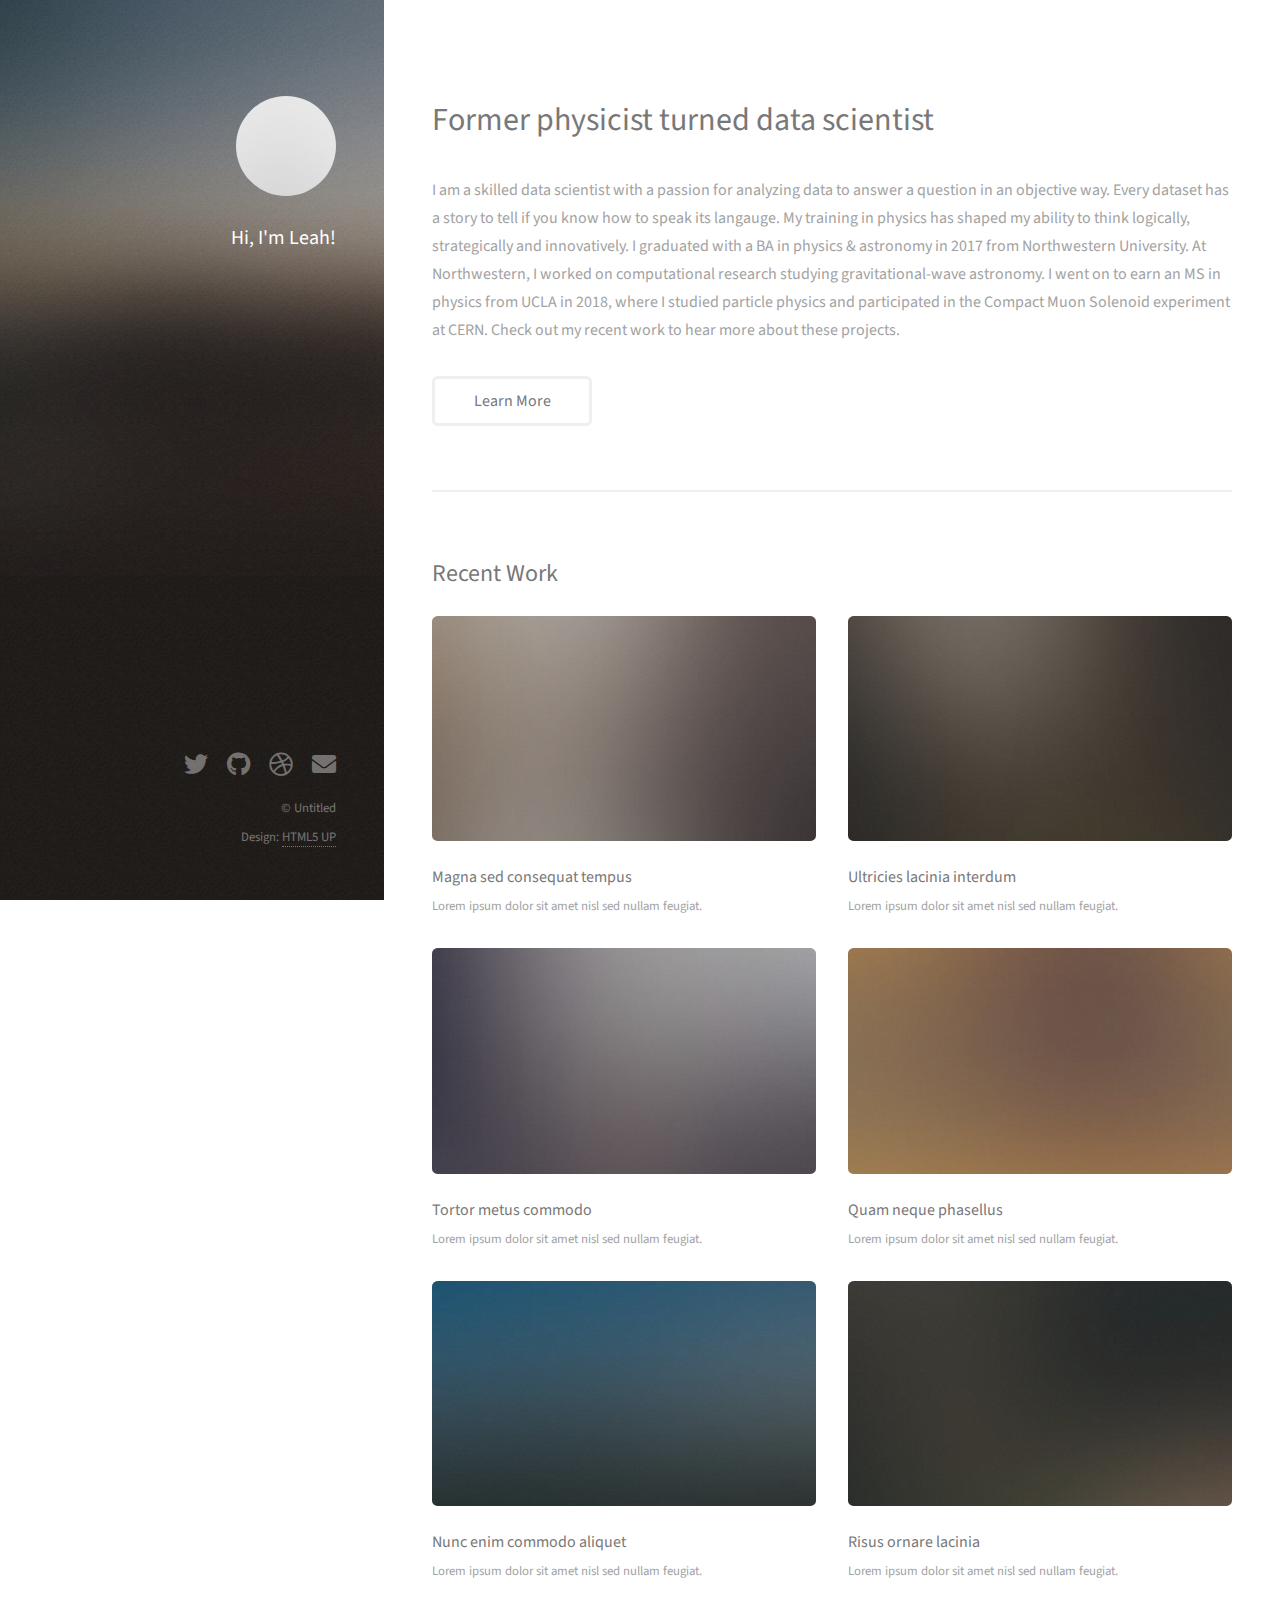
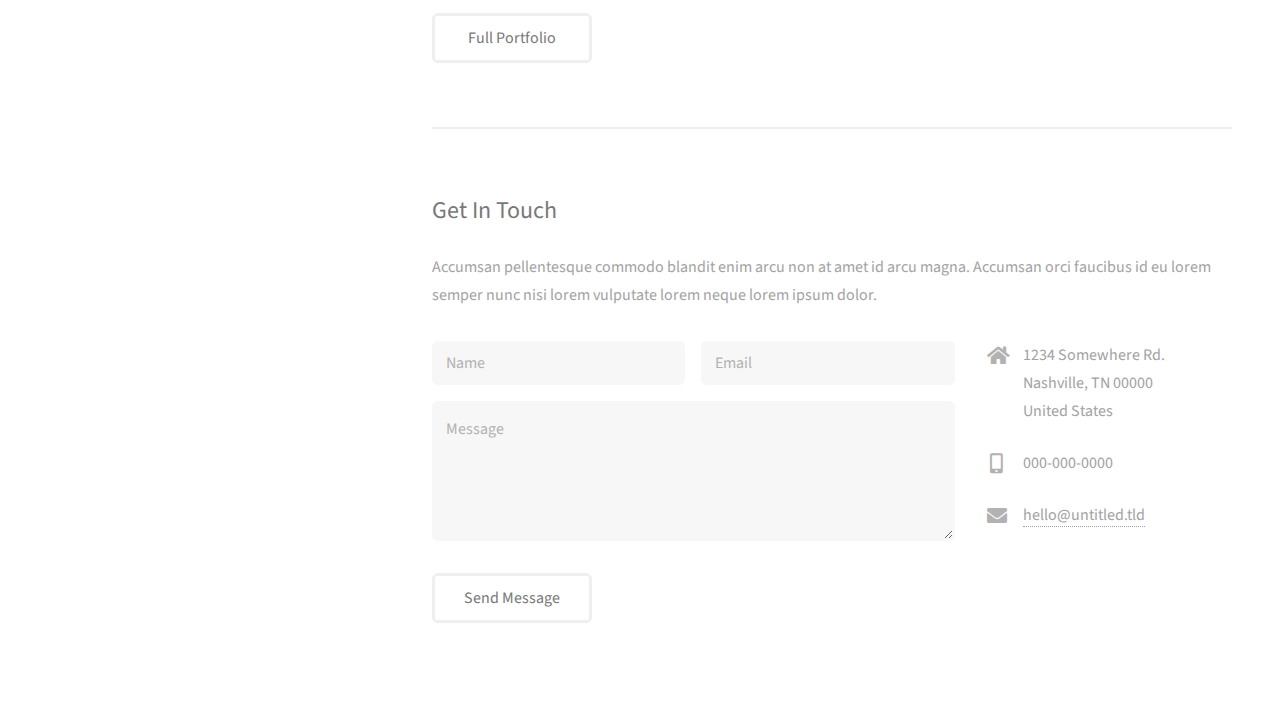
==== index.html @ fe115ea8 "edited bio" ====
<!DOCTYPE HTML>
<!--
	Strata by HTML5 UP
	html5up.net | @ajlkn
	Free for personal and commercial use under the CCA 3.0 license (html5up.net/license)
-->
<html>
	<head>
		<title>Strata by HTML5 UP</title>
		<meta charset="utf-8" />
		<meta name="viewport" content="width=device-width, initial-scale=1, user-scalable=no" />
		<link rel="stylesheet" href="assets/css/main.css" />
	</head>
	<body class="is-preload">

		<!-- Header -->
			<header id="header">
				<div class="inner">
					<a href="#" class="image avatar"><img src="images/avatar.jpg" alt="" /></a>
					<h1><strong>Hi, I'm Leah!</strong><br>
					</h1>
				</div>
			</header>

		<!-- Main -->
			<div id="main">

				<!-- One -->
					<section id="one">
						<header class="major">
							<h2>Former physicist turned data scientist<br />
							</h2>
						</header>
						<p>I am a skilled data scientist with a passion for analyzing data to answer a question in an objective way. Every dataset has a story to tell if you know how to speak its langauge. My training in physics has shaped my ability to think logically, strategically and innovatively. I graduated with a BA in physics & astronomy in 2017 from Northwestern University. At Northwestern, I worked on computational research studying gravitational-wave astronomy. I went on to earn an MS in physics from UCLA in 2018, where I studied particle physics and participated in the Compact Muon Solenoid experiment at CERN. Check out my recent work to hear more about these projects. 
						</p>
						<ul class="actions">
							<li><a href="#" class="button">Learn More</a></li>
						</ul>
					</section>

				<!-- Two -->
					<section id="two">
						<h2>Recent Work</h2>
						<div class="row">
							<article class="col-6 col-12-xsmall work-item">
								<a href="images/fulls/01.jpg" class="image fit thumb"><img src="images/thumbs/01.jpg" alt="" /></a>
								<h3>Magna sed consequat tempus</h3>
								<p>Lorem ipsum dolor sit amet nisl sed nullam feugiat.</p>
							</article>
							<article class="col-6 col-12-xsmall work-item">
								<a href="images/fulls/02.jpg" class="image fit thumb"><img src="images/thumbs/02.jpg" alt="" /></a>
								<h3>Ultricies lacinia interdum</h3>
								<p>Lorem ipsum dolor sit amet nisl sed nullam feugiat.</p>
							</article>
							<article class="col-6 col-12-xsmall work-item">
								<a href="images/fulls/03.jpg" class="image fit thumb"><img src="images/thumbs/03.jpg" alt="" /></a>
								<h3>Tortor metus commodo</h3>
								<p>Lorem ipsum dolor sit amet nisl sed nullam feugiat.</p>
							</article>
							<article class="col-6 col-12-xsmall work-item">
								<a href="images/fulls/04.jpg" class="image fit thumb"><img src="images/thumbs/04.jpg" alt="" /></a>
								<h3>Quam neque phasellus</h3>
								<p>Lorem ipsum dolor sit amet nisl sed nullam feugiat.</p>
							</article>
							<article class="col-6 col-12-xsmall work-item">
								<a href="images/fulls/05.jpg" class="image fit thumb"><img src="images/thumbs/05.jpg" alt="" /></a>
								<h3>Nunc enim commodo aliquet</h3>
								<p>Lorem ipsum dolor sit amet nisl sed nullam feugiat.</p>
							</article>
							<article class="col-6 col-12-xsmall work-item">
								<a href="images/fulls/06.jpg" class="image fit thumb"><img src="images/thumbs/06.jpg" alt="" /></a>
								<h3>Risus ornare lacinia</h3>
								<p>Lorem ipsum dolor sit amet nisl sed nullam feugiat.</p>
							</article>
						</div>
						<ul class="actions">
							<li><a href="#" class="button">Full Portfolio</a></li>
						</ul>
					</section>

				<!-- Three -->
					<section id="three">
						<h2>Get In Touch</h2>
						<p>Accumsan pellentesque commodo blandit enim arcu non at amet id arcu magna. Accumsan orci faucibus id eu lorem semper nunc nisi lorem vulputate lorem neque lorem ipsum dolor.</p>
						<div class="row">
							<div class="col-8 col-12-small">
								<form method="post" action="#">
									<div class="row gtr-uniform gtr-50">
										<div class="col-6 col-12-xsmall"><input type="text" name="name" id="name" placeholder="Name" /></div>
										<div class="col-6 col-12-xsmall"><input type="email" name="email" id="email" placeholder="Email" /></div>
										<div class="col-12"><textarea name="message" id="message" placeholder="Message" rows="4"></textarea></div>
									</div>
								</form>
								<ul class="actions">
									<li><input type="submit" value="Send Message" /></li>
								</ul>
							</div>
							<div class="col-4 col-12-small">
								<ul class="labeled-icons">
									<li>
										<h3 class="icon solid fa-home"><span class="label">Address</span></h3>
										1234 Somewhere Rd.<br />
										Nashville, TN 00000<br />
										United States
									</li>
									<li>
										<h3 class="icon solid fa-mobile-alt"><span class="label">Phone</span></h3>
										000-000-0000
									</li>
									<li>
										<h3 class="icon solid fa-envelope"><span class="label">Email</span></h3>
										<a href="#">hello@untitled.tld</a>
									</li>
								</ul>
							</div>
						</div>
					</section>

				<!-- Four -->
				<!--
					<section id="four">
						<h2>Elements</h2>

						<section>
							<h4>Text</h4>
							<p>This is <b>bold</b> and this is <strong>strong</strong>. This is <i>italic</i> and this is <em>emphasized</em>.
							This is <sup>superscript</sup> text and this is <sub>subscript</sub> text.
							This is <u>underlined</u> and this is code: <code>for (;;) { ... }</code>. Finally, <a href="#">this is a link</a>.</p>
							<hr />
							<header>
								<h4>Heading with a Subtitle</h4>
								<p>Lorem ipsum dolor sit amet nullam id egestas urna aliquam</p>
							</header>
							<p>Nunc lacinia ante nunc ac lobortis. Interdum adipiscing gravida odio porttitor sem non mi integer non faucibus ornare mi ut ante amet placerat aliquet. Volutpat eu sed ante lacinia sapien lorem accumsan varius montes viverra nibh in adipiscing blandit tempus accumsan.</p>
							<header>
								<h5>Heading with a Subtitle</h5>
								<p>Lorem ipsum dolor sit amet nullam id egestas urna aliquam</p>
							</header>
							<p>Nunc lacinia ante nunc ac lobortis. Interdum adipiscing gravida odio porttitor sem non mi integer non faucibus ornare mi ut ante amet placerat aliquet. Volutpat eu sed ante lacinia sapien lorem accumsan varius montes viverra nibh in adipiscing blandit tempus accumsan.</p>
							<hr />
							<h2>Heading Level 2</h2>
							<h3>Heading Level 3</h3>
							<h4>Heading Level 4</h4>
							<h5>Heading Level 5</h5>
							<h6>Heading Level 6</h6>
							<hr />
							<h5>Blockquote</h5>
							<blockquote>Fringilla nisl. Donec accumsan interdum nisi, quis tincidunt felis sagittis eget tempus euismod. Vestibulum ante ipsum primis in faucibus vestibulum. Blandit adipiscing eu felis iaculis volutpat ac adipiscing accumsan faucibus. Vestibulum ante ipsum primis in faucibus lorem ipsum dolor sit amet nullam adipiscing eu felis.</blockquote>
							<h5>Preformatted</h5>
							<pre><code>i = 0;

while (!deck.isInOrder()) {
print 'Iteration ' + i;
deck.shuffle();
i++;
}

print 'It took ' + i + ' iterations to sort the deck.';</code></pre>
						</section>

						<section>
							<h4>Lists</h4>
							<div class="row">
								<div class="col-6 col-12-xsmall">
									<h5>Unordered</h5>
									<ul>
										<li>Dolor pulvinar etiam magna etiam.</li>
										<li>Sagittis adipiscing lorem eleifend.</li>
										<li>Felis enim feugiat dolore viverra.</li>
									</ul>
									<h5>Alternate</h5>
									<ul class="alt">
										<li>Dolor pulvinar etiam magna etiam.</li>
										<li>Sagittis adipiscing lorem eleifend.</li>
										<li>Felis enim feugiat dolore viverra.</li>
									</ul>
								</div>
								<div class="col-6 col-12-xsmall">
									<h5>Ordered</h5>
									<ol>
										<li>Dolor pulvinar etiam magna etiam.</li>
										<li>Etiam vel felis at lorem sed viverra.</li>
										<li>Felis enim feugiat dolore viverra.</li>
										<li>Dolor pulvinar etiam magna etiam.</li>
										<li>Etiam vel felis at lorem sed viverra.</li>
										<li>Felis enim feugiat dolore viverra.</li>
									</ol>
									<h5>Icons</h5>
									<ul class="icons">
										<li><a href="#" class="icon brands fa-twitter"><span class="label">Twitter</span></a></li>
										<li><a href="#" class="icon brands fa-facebook-f"><span class="label">Facebook</span></a></li>
										<li><a href="#" class="icon brands fa-instagram"><span class="label">Instagram</span></a></li>
										<li><a href="#" class="icon brands fa-github"><span class="label">Github</span></a></li>
										<li><a href="#" class="icon brands fa-dribbble"><span class="label">Dribbble</span></a></li>
										<li><a href="#" class="icon brands fa-tumblr"><span class="label">Tumblr</span></a></li>
									</ul>
								</div>
							</div>
							<h5>Actions</h5>
							<ul class="actions">
								<li><a href="#" class="button primary">Default</a></li>
								<li><a href="#" class="button">Default</a></li>
							</ul>
							<ul class="actions small">
								<li><a href="#" class="button primary small">Small</a></li>
								<li><a href="#" class="button small">Small</a></li>
							</ul>
							<div class="row">
								<div class="col-6 col-12-small">
									<ul class="actions stacked">
										<li><a href="#" class="button primary">Default</a></li>
										<li><a href="#" class="button">Default</a></li>
									</ul>
								</div>
								<div class="col-6 col-12-small">
									<ul class="actions stacked">
										<li><a href="#" class="button primary small">Small</a></li>
										<li><a href="#" class="button small">Small</a></li>
									</ul>
								</div>
								<div class="col-6 col-12-small">
									<ul class="actions stacked">
										<li><a href="#" class="button primary fit">Default</a></li>
										<li><a href="#" class="button fit">Default</a></li>
									</ul>
								</div>
								<div class="col-6 col-12-small">
									<ul class="actions stacked">
										<li><a href="#" class="button primary small fit">Small</a></li>
										<li><a href="#" class="button small fit">Small</a></li>
									</ul>
								</div>
							</div>
						</section>

						<section>
							<h4>Table</h4>
							<h5>Default</h5>
							<div class="table-wrapper">
								<table>
									<thead>
										<tr>
											<th>Name</th>
											<th>Description</th>
											<th>Price</th>
										</tr>
									</thead>
									<tbody>
										<tr>
											<td>Item One</td>
											<td>Ante turpis integer aliquet porttitor.</td>
											<td>29.99</td>
										</tr>
										<tr>
											<td>Item Two</td>
											<td>Vis ac commodo adipiscing arcu aliquet.</td>
											<td>19.99</td>
										</tr>
										<tr>
											<td>Item Three</td>
											<td> Morbi faucibus arcu accumsan lorem.</td>
											<td>29.99</td>
										</tr>
										<tr>
											<td>Item Four</td>
											<td>Vitae integer tempus condimentum.</td>
											<td>19.99</td>
										</tr>
										<tr>
											<td>Item Five</td>
											<td>Ante turpis integer aliquet porttitor.</td>
											<td>29.99</td>
										</tr>
									</tbody>
									<tfoot>
										<tr>
											<td colspan="2"></td>
											<td>100.00</td>
										</tr>
									</tfoot>
								</table>
							</div>

							<h5>Alternate</h5>
							<div class="table-wrapper">
								<table class="alt">
									<thead>
										<tr>
											<th>Name</th>
											<th>Description</th>
											<th>Price</th>
										</tr>
									</thead>
									<tbody>
										<tr>
											<td>Item One</td>
											<td>Ante turpis integer aliquet porttitor.</td>
											<td>29.99</td>
										</tr>
										<tr>
											<td>Item Two</td>
											<td>Vis ac commodo adipiscing arcu aliquet.</td>
											<td>19.99</td>
										</tr>
										<tr>
											<td>Item Three</td>
											<td> Morbi faucibus arcu accumsan lorem.</td>
											<td>29.99</td>
										</tr>
										<tr>
											<td>Item Four</td>
											<td>Vitae integer tempus condimentum.</td>
											<td>19.99</td>
										</tr>
										<tr>
											<td>Item Five</td>
											<td>Ante turpis integer aliquet porttitor.</td>
											<td>29.99</td>
										</tr>
									</tbody>
									<tfoot>
										<tr>
											<td colspan="2"></td>
											<td>100.00</td>
										</tr>
									</tfoot>
								</table>
							</div>
						</section>

						<section>
							<h4>Buttons</h4>
							<ul class="actions">
								<li><a href="#" class="button primary">Primary</a></li>
								<li><a href="#" class="button">Default</a></li>
							</ul>
							<ul class="actions">
								<li><a href="#" class="button large">Large</a></li>
								<li><a href="#" class="button">Default</a></li>
								<li><a href="#" class="button small">Small</a></li>
							</ul>
							<ul class="actions fit">
								<li><a href="#" class="button primary fit">Fit</a></li>
								<li><a href="#" class="button fit">Fit</a></li>
							</ul>
							<ul class="actions fit small">
								<li><a href="#" class="button primary fit small">Fit + Small</a></li>
								<li><a href="#" class="button fit small">Fit + Small</a></li>
							</ul>
							<ul class="actions">
								<li><a href="#" class="button primary icon solid fa-download">Icon</a></li>
								<li><a href="#" class="button icon solid fa-download">Icon</a></li>
							</ul>
							<ul class="actions">
								<li><span class="button primary disabled">Primary</span></li>
								<li><span class="button disabled">Default</span></li>
							</ul>
						</section>

						<section>
							<h4>Form</h4>
							<form method="post" action="#">
								<div class="row gtr-uniform gtr-50">
									<div class="col-6 col-12-xsmall">
										<input type="text" name="demo-name" id="demo-name" value="" placeholder="Name" />
									</div>
									<div class="col-6 col-12-xsmall">
										<input type="email" name="demo-email" id="demo-email" value="" placeholder="Email" />
									</div>
									<div class="col-12">
										<select name="demo-category" id="demo-category">
											<option value="">- Category -</option>
											<option value="1">Manufacturing</option>
											<option value="1">Shipping</option>
											<option value="1">Administration</option>
											<option value="1">Human Resources</option>
										</select>
									</div>
									<div class="col-4 col-12-small">
										<input type="radio" id="demo-priority-low" name="demo-priority" checked>
										<label for="demo-priority-low">Low Priority</label>
									</div>
									<div class="col-4 col-12-small">
										<input type="radio" id="demo-priority-normal" name="demo-priority">
										<label for="demo-priority-normal">Normal Priority</label>
									</div>
									<div class="col-4 col-12-small">
										<input type="radio" id="demo-priority-high" name="demo-priority">
										<label for="demo-priority-high">High Priority</label>
									</div>
									<div class="col-6 col-12-small">
										<input type="checkbox" id="demo-copy" name="demo-copy">
										<label for="demo-copy">Email me a copy of this message</label>
									</div>
									<div class="col-6 col-12-small">
										<input type="checkbox" id="demo-human" name="demo-human" checked>
										<label for="demo-human">I am a human and not a robot</label>
									</div>
									<div class="col-12">
										<textarea name="demo-message" id="demo-message" placeholder="Enter your message" rows="6"></textarea>
									</div>
									<div class="col-12">
										<ul class="actions">
											<li><input type="submit" value="Send Message" class="primary" /></li>
											<li><input type="reset" value="Reset" /></li>
										</ul>
									</div>
								</div>
							</form>
						</section>

						<section>
							<h4>Image</h4>
							<h5>Fit</h5>
							<div class="box alt">
								<div class="row gtr-50 gtr-uniform">
									<div class="col-12"><span class="image fit"><img src="images/fulls/05.jpg" alt="" /></span></div>
									<div class="col-4"><span class="image fit"><img src="images/thumbs/01.jpg" alt="" /></span></div>
									<div class="col-4"><span class="image fit"><img src="images/thumbs/02.jpg" alt="" /></span></div>
									<div class="col-4"><span class="image fit"><img src="images/thumbs/03.jpg" alt="" /></span></div>
									<div class="col-4"><span class="image fit"><img src="images/thumbs/04.jpg" alt="" /></span></div>
									<div class="col-4"><span class="image fit"><img src="images/thumbs/05.jpg" alt="" /></span></div>
									<div class="col-4"><span class="image fit"><img src="images/thumbs/06.jpg" alt="" /></span></div>
									<div class="col-4"><span class="image fit"><img src="images/thumbs/03.jpg" alt="" /></span></div>
									<div class="col-4"><span class="image fit"><img src="images/thumbs/02.jpg" alt="" /></span></div>
									<div class="col-4"><span class="image fit"><img src="images/thumbs/01.jpg" alt="" /></span></div>
								</div>
							</div>
							<h5>Left &amp; Right</h5>
							<p><span class="image left"><img src="images/avatar.jpg" alt="" /></span>Fringilla nisl. Donec accumsan interdum nisi, quis tincidunt felis sagittis eget. tempus euismod. Vestibulum ante ipsum primis in faucibus vestibulum. Blandit adipiscing eu felis iaculis volutpat ac adipiscing accumsan eu faucibus. Integer ac pellentesque praesent tincidunt felis sagittis eget. tempus euismod. Vestibulum ante ipsum primis in faucibus vestibulum. Blandit adipiscing eu felis iaculis volutpat ac adipiscing accumsan eu faucibus. Integer ac pellentesque praesent. Donec accumsan interdum nisi, quis tincidunt felis sagittis eget. tempus euismod. Vestibulum ante ipsum primis in faucibus vestibulum. Blandit adipiscing eu felis iaculis volutpat ac adipiscing accumsan eu faucibus. Integer ac pellentesque praesent tincidunt felis sagittis eget. tempus euismod. Vestibulum ante ipsum primis in faucibus vestibulum. Blandit adipiscing eu felis iaculis volutpat ac adipiscing accumsan eu faucibus. Integer ac pellentesque praesent.</p>
							<p><span class="image right"><img src="images/avatar.jpg" alt="" /></span>Fringilla nisl. Donec accumsan interdum nisi, quis tincidunt felis sagittis eget. tempus euismod. Vestibulum ante ipsum primis in faucibus vestibulum. Blandit adipiscing eu felis iaculis volutpat ac adipiscing accumsan eu faucibus. Integer ac pellentesque praesent tincidunt felis sagittis eget. tempus euismod. Vestibulum ante ipsum primis in faucibus vestibulum. Blandit adipiscing eu felis iaculis volutpat ac adipiscing accumsan eu faucibus. Integer ac pellentesque praesent. Donec accumsan interdum nisi, quis tincidunt felis sagittis eget. tempus euismod. Vestibulum ante ipsum primis in faucibus vestibulum. Blandit adipiscing eu felis iaculis volutpat ac adipiscing accumsan eu faucibus. Integer ac pellentesque praesent tincidunt felis sagittis eget. tempus euismod. Vestibulum ante ipsum primis in faucibus vestibulum. Blandit adipiscing eu felis iaculis volutpat ac adipiscing accumsan eu faucibus. Integer ac pellentesque praesent.</p>
						</section>

					</section>
				-->

			</div>

		<!-- Footer -->
			<footer id="footer">
				<div class="inner">
					<ul class="icons">
						<li><a href="#" class="icon brands fa-twitter"><span class="label">Twitter</span></a></li>
						<li><a href="#" class="icon brands fa-github"><span class="label">Github</span></a></li>
						<li><a href="#" class="icon brands fa-dribbble"><span class="label">Dribbble</span></a></li>
						<li><a href="#" class="icon solid fa-envelope"><span class="label">Email</span></a></li>
					</ul>
					<ul class="copyright">
						<li>&copy; Untitled</li><li>Design: <a href="http://html5up.net">HTML5 UP</a></li>
					</ul>
				</div>
			</footer>

		<!-- Scripts -->
			<script src="assets/js/jquery.min.js"></script>
			<script src="assets/js/jquery.poptrox.min.js"></script>
			<script src="assets/js/browser.min.js"></script>
			<script src="assets/js/breakpoints.min.js"></script>
			<script src="assets/js/util.js"></script>
			<script src="assets/js/main.js"></script>

	</body>
</html>
---- assets/css/main.css ----
@import url("fontawesome-all.min.css");
@import url("https://fonts.googleapis.com/css?family=Source+Sans+Pro:400,400italic");

/*
	Strata by HTML5 UP
	html5up.net | @ajlkn
	Free for personal and commercial use under the CCA 3.0 license (html5up.net/license)
*/

html, body, div, span, applet, object,
iframe, h1, h2, h3, h4, h5, h6, p, blockquote,
pre, a, abbr, acronym, address, big, cite,
code, del, dfn, em, img, ins, kbd, q, s, samp,
small, strike, strong, sub, sup, tt, var, b,
u, i, center, dl, dt, dd, ol, ul, li, fieldset,
form, label, legend, table, caption, tbody,
tfoot, thead, tr, th, td, article, aside,
canvas, details, embed, figure, figcaption,
footer, header, hgroup, menu, nav, output, ruby,
section, summary, time, mark, audio, video {
	margin: 0;
	padding: 0;
	border: 0;
	font-size: 100%;
	font: inherit;
	vertical-align: baseline;}

article, aside, details, figcaption, figure,
footer, header, hgroup, menu, nav, section {
	display: block;}

body {
	line-height: 1;
}

ol, ul {
	list-style: none;
}

blockquote, q {
	quotes: none;
}

	blockquote:before, blockquote:after, q:before, q:after {
		content: '';
		content: none;
	}

table {
	border-collapse: collapse;
	border-spacing: 0;
}

body {
	-webkit-text-size-adjust: none;
}

mark {
	background-color: transparent;
	color: inherit;
}

input::-moz-focus-inner {
	border: 0;
	padding: 0;
}

input, select, textarea {
	-moz-appearance: none;
	-webkit-appearance: none;
	-ms-appearance: none;
	appearance: none;
}

/* Basic */

	html {
		box-sizing: border-box;
	}

	*, *:before, *:after {
		box-sizing: inherit;
	}

	body {
		background: #fff;
	}

		body.is-preload *, body.is-preload *:before, body.is-preload *:after {
			-moz-animation: none !important;
			-webkit-animation: none !important;
			-ms-animation: none !important;
			animation: none !important;
			-moz-transition: none !important;
			-webkit-transition: none !important;
			-ms-transition: none !important;
			transition: none !important;
		}

	body, input, select, textarea {
		color: #a2a2a2;
		font-family: "Source Sans Pro", Helvetica, sans-serif;
		font-size: 16pt;
		font-weight: 400;
		line-height: 1.75em;
	}

	a {
		-moz-transition: color 0.2s ease-in-out, border-color 0.2s ease-in-out;
		-webkit-transition: color 0.2s ease-in-out, border-color 0.2s ease-in-out;
		-ms-transition: color 0.2s ease-in-out, border-color 0.2s ease-in-out;
		transition: color 0.2s ease-in-out, border-color 0.2s ease-in-out;
		border-bottom: dotted 1px;
		color: #49bf9d;
		text-decoration: none;
	}

		a:hover {
			border-bottom-color: transparent;
			color: #49bf9d !important;
			text-decoration: none;
		}

	strong, b {
		color: #787878;
		font-weight: 400;
	}

	em, i {
		font-style: italic;
	}

	p {
		margin: 0 0 2em 0;
	}

	h1, h2, h3, h4, h5, h6 {
		color: #787878;
		font-weight: 400;
		line-height: 1em;
		margin: 0 0 1em 0;
	}

		h1 a, h2 a, h3 a, h4 a, h5 a, h6 a {
			color: inherit;
			text-decoration: none;
		}

	h1 {
		font-size: 2em;
		line-height: 1.5em;
	}

	h2 {
		font-size: 1.5em;
		line-height: 1.5em;
	}

	h3 {
		font-size: 1.25em;
		line-height: 1.5em;
	}

	h4 {
		font-size: 1.1em;
		line-height: 1.5em;
	}

	h5 {
		font-size: 0.9em;
		line-height: 1.5em;
	}

	h6 {
		font-size: 0.7em;
		line-height: 1.5em;
	}

	sub {
		font-size: 0.8em;
		position: relative;
		top: 0.5em;
	}

	sup {
		font-size: 0.8em;
		position: relative;
		top: -0.5em;
	}

	hr {
		border: 0;
		border-bottom: solid 2px #efefef;
		margin: 2em 0;
	}

		hr.major {
			margin: 3em 0;
		}

	blockquote {
		border-left: solid 6px #efefef;
		font-style: italic;
		margin: 0 0 2em 0;
		padding: 0.5em 0 0.5em 1.5em;
	}

	code {
		background: #f7f7f7;
		border-radius: 0.35em;
		border: solid 2px #efefef;
		font-family: "Courier New", monospace;
		font-size: 0.9em;
		margin: 0 0.25em;
		padding: 0.25em 0.65em;
	}

	pre {
		-webkit-overflow-scrolling: touch;
		font-family: "Courier New", monospace;
		font-size: 0.9em;
		margin: 0 0 2em 0;
	}

		pre code {
			display: block;
			line-height: 1.75em;
			padding: 1em 1.5em;
			overflow-x: auto;
		}

	.align-left {
		text-align: left;
	}

	.align-center {
		text-align: center;
	}

	.align-right {
		text-align: right;
	}

/* Container */

	.container {
		margin: 0 auto;
		max-width: calc(100% - 4em);
		width: 100%;
	}

		.container.xsmall {
			width: 25%;
		}

		.container.small {
			width: 50%;
		}

		.container.medium {
			width: 75%;
		}

		.container.large {
			width: 125%;
		}

		.container.xlarge {
			width: 150%;
		}

		.container.max {
			width: 100%;
		}

		@media screen and (max-width: 980px) {

			.container {
				width: 100% !important;
				max-width: 100% !important;
			}

		}

		@media screen and (max-width: 480px) {

			.container {
				max-width: calc(100% - 3em);
			}

		}

/* Row */

	.row {
		display: flex;
		flex-wrap: wrap;
		box-sizing: border-box;
		align-items: stretch;
	}

		.row > * {
			box-sizing: border-box;
		}

		.row.gtr-uniform > * > :last-child {
			margin-bottom: 0;
		}

		.row.aln-left {
			justify-content: flex-start;
		}

		.row.aln-center {
			justify-content: center;
		}

		.row.aln-right {
			justify-content: flex-end;
		}

		.row.aln-top {
			align-items: flex-start;
		}

		.row.aln-middle {
			align-items: center;
		}

		.row.aln-bottom {
			align-items: flex-end;
		}

		.row > .imp {
			order: -1;
		}

		.row > .col-1 {
			width: 8.33333%;
		}

		.row > .off-1 {
			margin-left: 8.33333%;
		}

		.row > .col-2 {
			width: 16.66667%;
		}

		.row > .off-2 {
			margin-left: 16.66667%;
		}

		.row > .col-3 {
			width: 25%;
		}

		.row > .off-3 {
			margin-left: 25%;
		}

		.row > .col-4 {
			width: 33.33333%;
		}

		.row > .off-4 {
			margin-left: 33.33333%;
		}

		.row > .col-5 {
			width: 41.66667%;
		}

		.row > .off-5 {
			margin-left: 41.66667%;
		}

		.row > .col-6 {
			width: 50%;
		}

		.row > .off-6 {
			margin-left: 50%;
		}

		.row > .col-7 {
			width: 58.33333%;
		}

		.row > .off-7 {
			margin-left: 58.33333%;
		}

		.row > .col-8 {
			width: 66.66667%;
		}

		.row > .off-8 {
			margin-left: 66.66667%;
		}

		.row > .col-9 {
			width: 75%;
		}

		.row > .off-9 {
			margin-left: 75%;
		}

		.row > .col-10 {
			width: 83.33333%;
		}

		.row > .off-10 {
			margin-left: 83.33333%;
		}

		.row > .col-11 {
			width: 91.66667%;
		}

		.row > .off-11 {
			margin-left: 91.66667%;
		}

		.row > .col-12 {
			width: 100%;
		}

		.row > .off-12 {
			margin-left: 100%;
		}

		.row.gtr-0 {
			margin-top: 0;
			margin-left: 0em;
		}

			.row.gtr-0 > * {
				padding: 0 0 0 0em;
			}

			.row.gtr-0.gtr-uniform {
				margin-top: 0em;
			}

				.row.gtr-0.gtr-uniform > * {
					padding-top: 0em;
				}

		.row.gtr-25 {
			margin-top: 0;
			margin-left: -0.625em;
		}

			.row.gtr-25 > * {
				padding: 0 0 0 0.625em;
			}

			.row.gtr-25.gtr-uniform {
				margin-top: -0.625em;
			}

				.row.gtr-25.gtr-uniform > * {
					padding-top: 0.625em;
				}

		.row.gtr-50 {
			margin-top: 0;
			margin-left: -1.25em;
		}

			.row.gtr-50 > * {
				padding: 0 0 0 1.25em;
			}

			.row.gtr-50.gtr-uniform {
				margin-top: -1.25em;
			}

				.row.gtr-50.gtr-uniform > * {
					padding-top: 1.25em;
				}

		.row {
			margin-top: 0;
			margin-left: -2.5em;
		}

			.row > * {
				padding: 0 0 0 2.5em;
			}

			.row.gtr-uniform {
				margin-top: -2.5em;
			}

				.row.gtr-uniform > * {
					padding-top: 2.5em;
				}

		.row.gtr-150 {
			margin-top: 0;
			margin-left: -3.75em;
		}

			.row.gtr-150 > * {
				padding: 0 0 0 3.75em;
			}

			.row.gtr-150.gtr-uniform {
				margin-top: -3.75em;
			}

				.row.gtr-150.gtr-uniform > * {
					padding-top: 3.75em;
				}

		.row.gtr-200 {
			margin-top: 0;
			margin-left: -5em;
		}

			.row.gtr-200 > * {
				padding: 0 0 0 5em;
			}

			.row.gtr-200.gtr-uniform {
				margin-top: -5em;
			}

				.row.gtr-200.gtr-uniform > * {
					padding-top: 5em;
				}

		@media screen and (max-width: 1800px) {

			.row {
				display: flex;
				flex-wrap: wrap;
				box-sizing: border-box;
				align-items: stretch;
			}

				.row > * {
					box-sizing: border-box;
				}

				.row.gtr-uniform > * > :last-child {
					margin-bottom: 0;
				}

				.row.aln-left {
					justify-content: flex-start;
				}

				.row.aln-center {
					justify-content: center;
				}

				.row.aln-right {
					justify-content: flex-end;
				}

				.row.aln-top {
					align-items: flex-start;
				}

				.row.aln-middle {
					align-items: center;
				}

				.row.aln-bottom {
					align-items: flex-end;
				}

				.row > .imp-xlarge {
					order: -1;
				}

				.row > .col-1-xlarge {
					width: 8.33333%;
				}

				.row > .off-1-xlarge {
					margin-left: 8.33333%;
				}

				.row > .col-2-xlarge {
					width: 16.66667%;
				}

				.row > .off-2-xlarge {
					margin-left: 16.66667%;
				}

				.row > .col-3-xlarge {
					width: 25%;
				}

				.row > .off-3-xlarge {
					margin-left: 25%;
				}

				.row > .col-4-xlarge {
					width: 33.33333%;
				}

				.row > .off-4-xlarge {
					margin-left: 33.33333%;
				}

				.row > .col-5-xlarge {
					width: 41.66667%;
				}

				.row > .off-5-xlarge {
					margin-left: 41.66667%;
				}

				.row > .col-6-xlarge {
					width: 50%;
				}

				.row > .off-6-xlarge {
					margin-left: 50%;
				}

				.row > .col-7-xlarge {
					width: 58.33333%;
				}

				.row > .off-7-xlarge {
					margin-left: 58.33333%;
				}

				.row > .col-8-xlarge {
					width: 66.66667%;
				}

				.row > .off-8-xlarge {
					margin-left: 66.66667%;
				}

				.row > .col-9-xlarge {
					width: 75%;
				}

				.row > .off-9-xlarge {
					margin-left: 75%;
				}

				.row > .col-10-xlarge {
					width: 83.33333%;
				}

				.row > .off-10-xlarge {
					margin-left: 83.33333%;
				}

				.row > .col-11-xlarge {
					width: 91.66667%;
				}

				.row > .off-11-xlarge {
					margin-left: 91.66667%;
				}

				.row > .col-12-xlarge {
					width: 100%;
				}

				.row > .off-12-xlarge {
					margin-left: 100%;
				}

				.row.gtr-0 {
					margin-top: 0;
					margin-left: 0em;
				}

					.row.gtr-0 > * {
						padding: 0 0 0 0em;
					}

					.row.gtr-0.gtr-uniform {
						margin-top: 0em;
					}

						.row.gtr-0.gtr-uniform > * {
							padding-top: 0em;
						}

				.row.gtr-25 {
					margin-top: 0;
					margin-left: -0.625em;
				}

					.row.gtr-25 > * {
						padding: 0 0 0 0.625em;
					}

					.row.gtr-25.gtr-uniform {
						margin-top: -0.625em;
					}

						.row.gtr-25.gtr-uniform > * {
							padding-top: 0.625em;
						}

				.row.gtr-50 {
					margin-top: 0;
					margin-left: -1.25em;
				}

					.row.gtr-50 > * {
						padding: 0 0 0 1.25em;
					}

					.row.gtr-50.gtr-uniform {
						margin-top: -1.25em;
					}

						.row.gtr-50.gtr-uniform > * {
							padding-top: 1.25em;
						}

				.row {
					margin-top: 0;
					margin-left: -2.5em;
				}

					.row > * {
						padding: 0 0 0 2.5em;
					}

					.row.gtr-uniform {
						margin-top: -2.5em;
					}

						.row.gtr-uniform > * {
							padding-top: 2.5em;
						}

				.row.gtr-150 {
					margin-top: 0;
					margin-left: -3.75em;
				}

					.row.gtr-150 > * {
						padding: 0 0 0 3.75em;
					}

					.row.gtr-150.gtr-uniform {
						margin-top: -3.75em;
					}

						.row.gtr-150.gtr-uniform > * {
							padding-top: 3.75em;
						}

				.row.gtr-200 {
					margin-top: 0;
					margin-left: -5em;
				}

					.row.gtr-200 > * {
						padding: 0 0 0 5em;
					}

					.row.gtr-200.gtr-uniform {
						margin-top: -5em;
					}

						.row.gtr-200.gtr-uniform > * {
							padding-top: 5em;
						}

		}

		@media screen and (max-width: 1280px) {

			.row {
				display: flex;
				flex-wrap: wrap;
				box-sizing: border-box;
				align-items: stretch;
			}

				.row > * {
					box-sizing: border-box;
				}

				.row.gtr-uniform > * > :last-child {
					margin-bottom: 0;
				}

				.row.aln-left {
					justify-content: flex-start;
				}

				.row.aln-center {
					justify-content: center;
				}

				.row.aln-right {
					justify-content: flex-end;
				}

				.row.aln-top {
					align-items: flex-start;
				}

				.row.aln-middle {
					align-items: center;
				}

				.row.aln-bottom {
					align-items: flex-end;
				}

				.row > .imp-large {
					order: -1;
				}

				.row > .col-1-large {
					width: 8.33333%;
				}

				.row > .off-1-large {
					margin-left: 8.33333%;
				}

				.row > .col-2-large {
					width: 16.66667%;
				}

				.row > .off-2-large {
					margin-left: 16.66667%;
				}

				.row > .col-3-large {
					width: 25%;
				}

				.row > .off-3-large {
					margin-left: 25%;
				}

				.row > .col-4-large {
					width: 33.33333%;
				}

				.row > .off-4-large {
					margin-left: 33.33333%;
				}

				.row > .col-5-large {
					width: 41.66667%;
				}

				.row > .off-5-large {
					margin-left: 41.66667%;
				}

				.row > .col-6-large {
					width: 50%;
				}

				.row > .off-6-large {
					margin-left: 50%;
				}

				.row > .col-7-large {
					width: 58.33333%;
				}

				.row > .off-7-large {
					margin-left: 58.33333%;
				}

				.row > .col-8-large {
					width: 66.66667%;
				}

				.row > .off-8-large {
					margin-left: 66.66667%;
				}

				.row > .col-9-large {
					width: 75%;
				}

				.row > .off-9-large {
					margin-left: 75%;
				}

				.row > .col-10-large {
					width: 83.33333%;
				}

				.row > .off-10-large {
					margin-left: 83.33333%;
				}

				.row > .col-11-large {
					width: 91.66667%;
				}

				.row > .off-11-large {
					margin-left: 91.66667%;
				}

				.row > .col-12-large {
					width: 100%;
				}

				.row > .off-12-large {
					margin-left: 100%;
				}

				.row.gtr-0 {
					margin-top: 0;
					margin-left: 0em;
				}

					.row.gtr-0 > * {
						padding: 0 0 0 0em;
					}

					.row.gtr-0.gtr-uniform {
						margin-top: 0em;
					}

						.row.gtr-0.gtr-uniform > * {
							padding-top: 0em;
						}

				.row.gtr-25 {
					margin-top: 0;
					margin-left: -0.5em;
				}

					.row.gtr-25 > * {
						padding: 0 0 0 0.5em;
					}

					.row.gtr-25.gtr-uniform {
						margin-top: -0.5em;
					}

						.row.gtr-25.gtr-uniform > * {
							padding-top: 0.5em;
						}

				.row.gtr-50 {
					margin-top: 0;
					margin-left: -1em;
				}

					.row.gtr-50 > * {
						padding: 0 0 0 1em;
					}

					.row.gtr-50.gtr-uniform {
						margin-top: -1em;
					}

						.row.gtr-50.gtr-uniform > * {
							padding-top: 1em;
						}

				.row {
					margin-top: 0;
					margin-left: -2em;
				}

					.row > * {
						padding: 0 0 0 2em;
					}

					.row.gtr-uniform {
						margin-top: -2em;
					}

						.row.gtr-uniform > * {
							padding-top: 2em;
						}

				.row.gtr-150 {
					margin-top: 0;
					margin-left: -3em;
				}

					.row.gtr-150 > * {
						padding: 0 0 0 3em;
					}

					.row.gtr-150.gtr-uniform {
						margin-top: -3em;
					}

						.row.gtr-150.gtr-uniform > * {
							padding-top: 3em;
						}

				.row.gtr-200 {
					margin-top: 0;
					margin-left: -4em;
				}

					.row.gtr-200 > * {
						padding: 0 0 0 4em;
					}

					.row.gtr-200.gtr-uniform {
						margin-top: -4em;
					}

						.row.gtr-200.gtr-uniform > * {
							padding-top: 4em;
						}

		}

		@media screen and (max-width: 980px) {

			.row {
				display: flex;
				flex-wrap: wrap;
				box-sizing: border-box;
				align-items: stretch;
			}

				.row > * {
					box-sizing: border-box;
				}

				.row.gtr-uniform > * > :last-child {
					margin-bottom: 0;
				}

				.row.aln-left {
					justify-content: flex-start;
				}

				.row.aln-center {
					justify-content: center;
				}

				.row.aln-right {
					justify-content: flex-end;
				}

				.row.aln-top {
					align-items: flex-start;
				}

				.row.aln-middle {
					align-items: center;
				}

				.row.aln-bottom {
					align-items: flex-end;
				}

				.row > .imp-medium {
					order: -1;
				}

				.row > .col-1-medium {
					width: 8.33333%;
				}

				.row > .off-1-medium {
					margin-left: 8.33333%;
				}

				.row > .col-2-medium {
					width: 16.66667%;
				}

				.row > .off-2-medium {
					margin-left: 16.66667%;
				}

				.row > .col-3-medium {
					width: 25%;
				}

				.row > .off-3-medium {
					margin-left: 25%;
				}

				.row > .col-4-medium {
					width: 33.33333%;
				}

				.row > .off-4-medium {
					margin-left: 33.33333%;
				}

				.row > .col-5-medium {
					width: 41.66667%;
				}

				.row > .off-5-medium {
					margin-left: 41.66667%;
				}

				.row > .col-6-medium {
					width: 50%;
				}

				.row > .off-6-medium {
					margin-left: 50%;
				}

				.row > .col-7-medium {
					width: 58.33333%;
				}

				.row > .off-7-medium {
					margin-left: 58.33333%;
				}

				.row > .col-8-medium {
					width: 66.66667%;
				}

				.row > .off-8-medium {
					margin-left: 66.66667%;
				}

				.row > .col-9-medium {
					width: 75%;
				}

				.row > .off-9-medium {
					margin-left: 75%;
				}

				.row > .col-10-medium {
					width: 83.33333%;
				}

				.row > .off-10-medium {
					margin-left: 83.33333%;
				}

				.row > .col-11-medium {
					width: 91.66667%;
				}

				.row > .off-11-medium {
					margin-left: 91.66667%;
				}

				.row > .col-12-medium {
					width: 100%;
				}

				.row > .off-12-medium {
					margin-left: 100%;
				}

				.row.gtr-0 {
					margin-top: 0;
					margin-left: 0em;
				}

					.row.gtr-0 > * {
						padding: 0 0 0 0em;
					}

					.row.gtr-0.gtr-uniform {
						margin-top: 0em;
					}

						.row.gtr-0.gtr-uniform > * {
							padding-top: 0em;
						}

				.row.gtr-25 {
					margin-top: 0;
					margin-left: -0.5em;
				}

					.row.gtr-25 > * {
						padding: 0 0 0 0.5em;
					}

					.row.gtr-25.gtr-uniform {
						margin-top: -0.5em;
					}

						.row.gtr-25.gtr-uniform > * {
							padding-top: 0.5em;
						}

				.row.gtr-50 {
					margin-top: 0;
					margin-left: -1em;
				}

					.row.gtr-50 > * {
						padding: 0 0 0 1em;
					}

					.row.gtr-50.gtr-uniform {
						margin-top: -1em;
					}

						.row.gtr-50.gtr-uniform > * {
							padding-top: 1em;
						}

				.row {
					margin-top: 0;
					margin-left: -2em;
				}

					.row > * {
						padding: 0 0 0 2em;
					}

					.row.gtr-uniform {
						margin-top: -2em;
					}

						.row.gtr-uniform > * {
							padding-top: 2em;
						}

				.row.gtr-150 {
					margin-top: 0;
					margin-left: -3em;
				}

					.row.gtr-150 > * {
						padding: 0 0 0 3em;
					}

					.row.gtr-150.gtr-uniform {
						margin-top: -3em;
					}

						.row.gtr-150.gtr-uniform > * {
							padding-top: 3em;
						}

				.row.gtr-200 {
					margin-top: 0;
					margin-left: -4em;
				}

					.row.gtr-200 > * {
						padding: 0 0 0 4em;
					}

					.row.gtr-200.gtr-uniform {
						margin-top: -4em;
					}

						.row.gtr-200.gtr-uniform > * {
							padding-top: 4em;
						}

		}

		@media screen and (max-width: 736px) {

			.row {
				display: flex;
				flex-wrap: wrap;
				box-sizing: border-box;
				align-items: stretch;
			}

				.row > * {
					box-sizing: border-box;
				}

				.row.gtr-uniform > * > :last-child {
					margin-bottom: 0;
				}

				.row.aln-left {
					justify-content: flex-start;
				}

				.row.aln-center {
					justify-content: center;
				}

				.row.aln-right {
					justify-content: flex-end;
				}

				.row.aln-top {
					align-items: flex-start;
				}

				.row.aln-middle {
					align-items: center;
				}

				.row.aln-bottom {
					align-items: flex-end;
				}

				.row > .imp-small {
					order: -1;
				}

				.row > .col-1-small {
					width: 8.33333%;
				}

				.row > .off-1-small {
					margin-left: 8.33333%;
				}

				.row > .col-2-small {
					width: 16.66667%;
				}

				.row > .off-2-small {
					margin-left: 16.66667%;
				}

				.row > .col-3-small {
					width: 25%;
				}

				.row > .off-3-small {
					margin-left: 25%;
				}

				.row > .col-4-small {
					width: 33.33333%;
				}

				.row > .off-4-small {
					margin-left: 33.33333%;
				}

				.row > .col-5-small {
					width: 41.66667%;
				}

				.row > .off-5-small {
					margin-left: 41.66667%;
				}

				.row > .col-6-small {
					width: 50%;
				}

				.row > .off-6-small {
					margin-left: 50%;
				}

				.row > .col-7-small {
					width: 58.33333%;
				}

				.row > .off-7-small {
					margin-left: 58.33333%;
				}

				.row > .col-8-small {
					width: 66.66667%;
				}

				.row > .off-8-small {
					margin-left: 66.66667%;
				}

				.row > .col-9-small {
					width: 75%;
				}

				.row > .off-9-small {
					margin-left: 75%;
				}

				.row > .col-10-small {
					width: 83.33333%;
				}

				.row > .off-10-small {
					margin-left: 83.33333%;
				}

				.row > .col-11-small {
					width: 91.66667%;
				}

				.row > .off-11-small {
					margin-left: 91.66667%;
				}

				.row > .col-12-small {
					width: 100%;
				}

				.row > .off-12-small {
					margin-left: 100%;
				}

				.row.gtr-0 {
					margin-top: 0;
					margin-left: 0em;
				}

					.row.gtr-0 > * {
						padding: 0 0 0 0em;
					}

					.row.gtr-0.gtr-uniform {
						margin-top: 0em;
					}

						.row.gtr-0.gtr-uniform > * {
							padding-top: 0em;
						}

				.row.gtr-25 {
					margin-top: 0;
					margin-left: -0.375em;
				}

					.row.gtr-25 > * {
						padding: 0 0 0 0.375em;
					}

					.row.gtr-25.gtr-uniform {
						margin-top: -0.375em;
					}

						.row.gtr-25.gtr-uniform > * {
							padding-top: 0.375em;
						}

				.row.gtr-50 {
					margin-top: 0;
					margin-left: -0.75em;
				}

					.row.gtr-50 > * {
						padding: 0 0 0 0.75em;
					}

					.row.gtr-50.gtr-uniform {
						margin-top: -0.75em;
					}

						.row.gtr-50.gtr-uniform > * {
							padding-top: 0.75em;
						}

				.row {
					margin-top: 0;
					margin-left: -1.5em;
				}

					.row > * {
						padding: 0 0 0 1.5em;
					}

					.row.gtr-uniform {
						margin-top: -1.5em;
					}

						.row.gtr-uniform > * {
							padding-top: 1.5em;
						}

				.row.gtr-150 {
					margin-top: 0;
					margin-left: -2.25em;
				}

					.row.gtr-150 > * {
						padding: 0 0 0 2.25em;
					}

					.row.gtr-150.gtr-uniform {
						margin-top: -2.25em;
					}

						.row.gtr-150.gtr-uniform > * {
							padding-top: 2.25em;
						}

				.row.gtr-200 {
					margin-top: 0;
					margin-left: -3em;
				}

					.row.gtr-200 > * {
						padding: 0 0 0 3em;
					}

					.row.gtr-200.gtr-uniform {
						margin-top: -3em;
					}

						.row.gtr-200.gtr-uniform > * {
							padding-top: 3em;
						}

		}

		@media screen and (max-width: 480px) {

			.row {
				display: flex;
				flex-wrap: wrap;
				box-sizing: border-box;
				align-items: stretch;
			}

				.row > * {
					box-sizing: border-box;
				}

				.row.gtr-uniform > * > :last-child {
					margin-bottom: 0;
				}

				.row.aln-left {
					justify-content: flex-start;
				}

				.row.aln-center {
					justify-content: center;
				}

				.row.aln-right {
					justify-content: flex-end;
				}

				.row.aln-top {
					align-items: flex-start;
				}

				.row.aln-middle {
					align-items: center;
				}

				.row.aln-bottom {
					align-items: flex-end;
				}

				.row > .imp-xsmall {
					order: -1;
				}

				.row > .col-1-xsmall {
					width: 8.33333%;
				}

				.row > .off-1-xsmall {
					margin-left: 8.33333%;
				}

				.row > .col-2-xsmall {
					width: 16.66667%;
				}

				.row > .off-2-xsmall {
					margin-left: 16.66667%;
				}

				.row > .col-3-xsmall {
					width: 25%;
				}

				.row > .off-3-xsmall {
					margin-left: 25%;
				}

				.row > .col-4-xsmall {
					width: 33.33333%;
				}

				.row > .off-4-xsmall {
					margin-left: 33.33333%;
				}

				.row > .col-5-xsmall {
					width: 41.66667%;
				}

				.row > .off-5-xsmall {
					margin-left: 41.66667%;
				}

				.row > .col-6-xsmall {
					width: 50%;
				}

				.row > .off-6-xsmall {
					margin-left: 50%;
				}

				.row > .col-7-xsmall {
					width: 58.33333%;
				}

				.row > .off-7-xsmall {
					margin-left: 58.33333%;
				}

				.row > .col-8-xsmall {
					width: 66.66667%;
				}

				.row > .off-8-xsmall {
					margin-left: 66.66667%;
				}

				.row > .col-9-xsmall {
					width: 75%;
				}

				.row > .off-9-xsmall {
					margin-left: 75%;
				}

				.row > .col-10-xsmall {
					width: 83.33333%;
				}

				.row > .off-10-xsmall {
					margin-left: 83.33333%;
				}

				.row > .col-11-xsmall {
					width: 91.66667%;
				}

				.row > .off-11-xsmall {
					margin-left: 91.66667%;
				}

				.row > .col-12-xsmall {
					width: 100%;
				}

				.row > .off-12-xsmall {
					margin-left: 100%;
				}

				.row.gtr-0 {
					margin-top: 0;
					margin-left: 0em;
				}

					.row.gtr-0 > * {
						padding: 0 0 0 0em;
					}

					.row.gtr-0.gtr-uniform {
						margin-top: 0em;
					}

						.row.gtr-0.gtr-uniform > * {
							padding-top: 0em;
						}

				.row.gtr-25 {
					margin-top: 0;
					margin-left: -0.375em;
				}

					.row.gtr-25 > * {
						padding: 0 0 0 0.375em;
					}

					.row.gtr-25.gtr-uniform {
						margin-top: -0.375em;
					}

						.row.gtr-25.gtr-uniform > * {
							padding-top: 0.375em;
						}

				.row.gtr-50 {
					margin-top: 0;
					margin-left: -0.75em;
				}

					.row.gtr-50 > * {
						padding: 0 0 0 0.75em;
					}

					.row.gtr-50.gtr-uniform {
						margin-top: -0.75em;
					}

						.row.gtr-50.gtr-uniform > * {
							padding-top: 0.75em;
						}

				.row {
					margin-top: 0;
					margin-left: -1.5em;
				}

					.row > * {
						padding: 0 0 0 1.5em;
					}

					.row.gtr-uniform {
						margin-top: -1.5em;
					}

						.row.gtr-uniform > * {
							padding-top: 1.5em;
						}

				.row.gtr-150 {
					margin-top: 0;
					margin-left: -2.25em;
				}

					.row.gtr-150 > * {
						padding: 0 0 0 2.25em;
					}

					.row.gtr-150.gtr-uniform {
						margin-top: -2.25em;
					}

						.row.gtr-150.gtr-uniform > * {
							padding-top: 2.25em;
						}

				.row.gtr-200 {
					margin-top: 0;
					margin-left: -3em;
				}

					.row.gtr-200 > * {
						padding: 0 0 0 3em;
					}

					.row.gtr-200.gtr-uniform {
						margin-top: -3em;
					}

						.row.gtr-200.gtr-uniform > * {
							padding-top: 3em;
						}

		}

/* Section/Article */

	section.special, article.special {
		text-align: center;
	}

	header p {
		color: #b2b2b2;
		position: relative;
		margin: 0 0 1.5em 0;
	}

	header h2 + p {
		font-size: 1.25em;
		margin-top: -1em;
		line-height: 1.5em;
	}

	header h3 + p {
		font-size: 1.1em;
		margin-top: -0.8em;
		line-height: 1.5em;
	}

	header h4 + p,
	header h5 + p,
	header h6 + p {
		font-size: 0.9em;
		margin-top: -0.6em;
		line-height: 1.5em;
	}

	header.major h2 {
		font-size: 2em;
	}

/* Form */

	form {
		margin: 0 0 2em 0;
	}

	label {
		color: #787878;
		display: block;
		font-size: 0.9em;
		font-weight: 400;
		margin: 0 0 1em 0;
	}

	input[type="text"],
	input[type="password"],
	input[type="email"],
	select,
	textarea {
		-moz-appearance: none;
		-webkit-appearance: none;
		-ms-appearance: none;
		appearance: none;
		background: #f7f7f7;
		border-radius: 0.35em;
		border: solid 2px transparent;
		color: inherit;
		display: block;
		outline: 0;
		padding: 0 0.75em;
		text-decoration: none;
		width: 100%;
	}

		input[type="text"]:invalid,
		input[type="password"]:invalid,
		input[type="email"]:invalid,
		select:invalid,
		textarea:invalid {
			box-shadow: none;
		}

		input[type="text"]:focus,
		input[type="password"]:focus,
		input[type="email"]:focus,
		select:focus,
		textarea:focus {
			border-color: #49bf9d;
		}

	select {
		background-image: url("data:image/svg+xml;charset=utf8,%3Csvg xmlns='http://www.w3.org/2000/svg' width='40' height='40' preserveAspectRatio='none' viewBox='0 0 40 40'%3E%3Cpath d='M9.4,12.3l10.4,10.4l10.4-10.4c0.2-0.2,0.5-0.4,0.9-0.4c0.3,0,0.6,0.1,0.9,0.4l3.3,3.3c0.2,0.2,0.4,0.5,0.4,0.9 c0,0.4-0.1,0.6-0.4,0.9L20.7,31.9c-0.2,0.2-0.5,0.4-0.9,0.4c-0.3,0-0.6-0.1-0.9-0.4L4.3,17.3c-0.2-0.2-0.4-0.5-0.4-0.9 c0-0.4,0.1-0.6,0.4-0.9l3.3-3.3c0.2-0.2,0.5-0.4,0.9-0.4S9.1,12.1,9.4,12.3z' fill='%23dfdfdf' /%3E%3C/svg%3E");
		background-size: 1.25rem;
		background-repeat: no-repeat;
		background-position: calc(100% - 1rem) center;
		height: 2.75em;
		padding-right: 2.75em;
		text-overflow: ellipsis;
	}

		select option {
			color: #787878;
			background: #fff;
		}

		select:focus::-ms-value {
			background-color: transparent;
		}

		select::-ms-expand {
			display: none;
		}

	input[type="text"],
	input[type="password"],
	input[type="email"],
	select {
		height: 2.75em;
	}

	textarea {
		padding: 0.75em;
	}

	input[type="checkbox"],
	input[type="radio"] {
		-moz-appearance: none;
		-webkit-appearance: none;
		-ms-appearance: none;
		appearance: none;
		display: block;
		float: left;
		margin-right: -2em;
		opacity: 0;
		width: 1em;
		z-index: -1;
	}

		input[type="checkbox"] + label,
		input[type="radio"] + label {
			text-decoration: none;
			color: #a2a2a2;
			cursor: pointer;
			display: inline-block;
			font-size: 1em;
			font-weight: 400;
			padding-left: 2.4em;
			padding-right: 0.75em;
			position: relative;
		}

			input[type="checkbox"] + label:before,
			input[type="radio"] + label:before {
				-moz-osx-font-smoothing: grayscale;
				-webkit-font-smoothing: antialiased;
				display: inline-block;
				font-style: normal;
				font-variant: normal;
				text-rendering: auto;
				line-height: 1;
				text-transform: none !important;
				font-family: 'Font Awesome 5 Free';
				font-weight: 900;
			}

			input[type="checkbox"] + label:before,
			input[type="radio"] + label:before {
				background: #f7f7f7;
				border-radius: 0.35em;
				border: solid 2px transparent;
				content: '';
				display: inline-block;
				font-size: 0.8em;
				height: 2.0625em;
				left: 0;
				line-height: 1.85625em;
				position: absolute;
				text-align: center;
				top: 0;
				width: 2.0625em;
			}

		input[type="checkbox"]:checked + label:before,
		input[type="radio"]:checked + label:before {
			background: #787878;
			border-color: #787878;
			color: #fff;
			content: '\f00c';
		}

		input[type="checkbox"]:focus + label:before,
		input[type="radio"]:focus + label:before {
			border-color: #49bf9d;
		}

	input[type="checkbox"] + label:before {
		border-radius: 0.35em;
	}

	input[type="radio"] + label:before {
		border-radius: 100%;
	}

	::-webkit-input-placeholder {
		color: #b2b2b2 !important;
		opacity: 1.0;
	}

	:-moz-placeholder {
		color: #b2b2b2 !important;
		opacity: 1.0;
	}

	::-moz-placeholder {
		color: #b2b2b2 !important;
		opacity: 1.0;
	}

	:-ms-input-placeholder {
		color: #b2b2b2 !important;
		opacity: 1.0;
	}

/* Box */

	.box {
		border-radius: 0.35em;
		border: solid 2px #efefef;
		margin-bottom: 2em;
		padding: 1.5em;
	}

		.box > :last-child,
		.box > :last-child > :last-child,
		.box > :last-child > :last-child > :last-child {
			margin-bottom: 0;
		}

		.box.alt {
			border: 0;
			border-radius: 0;
			padding: 0;
		}

/* Icon */

	.icon {
		text-decoration: none;
		border-bottom: none;
		position: relative;
	}

		.icon:before {
			-moz-osx-font-smoothing: grayscale;
			-webkit-font-smoothing: antialiased;
			display: inline-block;
			font-style: normal;
			font-variant: normal;
			text-rendering: auto;
			line-height: 1;
			text-transform: none !important;
			font-family: 'Font Awesome 5 Free';
			font-weight: 400;
		}

		.icon > .label {
			display: none;
		}

		.icon:before {
			line-height: inherit;
		}

		.icon.solid:before {
			font-weight: 900;
		}

		.icon.brands:before {
			font-family: 'Font Awesome 5 Brands';
		}

/* Image */

	.image {
		border-radius: 0.35em;
		border: 0;
		display: inline-block;
		position: relative;
	}

		.image:before {
			-moz-transition: opacity 0.2s ease-in-out;
			-webkit-transition: opacity 0.2s ease-in-out;
			-ms-transition: opacity 0.2s ease-in-out;
			transition: opacity 0.2s ease-in-out;
			background: url("images/overlay.png");
			border-radius: 0.35em;
			content: '';
			display: block;
			height: 100%;
			left: 0;
			opacity: 0.5;
			position: absolute;
			top: 0;
			width: 100%;
		}

		.image.thumb {
			text-align: center;
		}

			.image.thumb:after {
				-moz-transition: opacity 0.2s ease-in-out;
				-webkit-transition: opacity 0.2s ease-in-out;
				-ms-transition: opacity 0.2s ease-in-out;
				transition: opacity 0.2s ease-in-out;
				border-radius: 0.35em;
				border: solid 3px rgba(255, 255, 255, 0.5);
				color: #fff;
				content: 'View';
				display: inline-block;
				font-size: 0.8em;
				font-weight: 400;
				left: 50%;
				line-height: 2.25em;
				margin: -1.25em 0 0 -3em;
				opacity: 0;
				padding: 0 1.5em;
				position: absolute;
				text-align: center;
				text-decoration: none;
				top: 50%;
				white-space: nowrap;
			}

			.image.thumb:hover:after {
				opacity: 1.0;
			}

			.image.thumb:hover:before {
				background: url("images/overlay.png"), url("images/overlay.png");
				opacity: 1.0;
			}

		.image img {
			border-radius: 0.35em;
			display: block;
		}

		.image.left {
			float: left;
			margin: 0 1.5em 1em 0;
			top: 0.25em;
		}

		.image.right {
			float: right;
			margin: 0 0 1em 1.5em;
			top: 0.25em;
		}

		.image.left, .image.right {
			max-width: 40%;
		}

			.image.left img, .image.right img {
				width: 100%;
			}

		.image.fit {
			display: block;
			margin: 0 0 2em 0;
			width: 100%;
		}

			.image.fit img {
				width: 100%;
			}

		.image.avatar {
			border-radius: 100%;
		}

			.image.avatar:before {
				display: none;
			}

			.image.avatar img {
				border-radius: 100%;
				width: 100%;
			}

/* List */

	ol {
		list-style: decimal;
		margin: 0 0 2em 0;
		padding-left: 1.25em;
	}

		ol li {
			padding-left: 0.25em;
		}

	ul {
		list-style: disc;
		margin: 0 0 2em 0;
		padding-left: 1em;
	}

		ul li {
			padding-left: 0.5em;
		}

		ul.alt {
			list-style: none;
			padding-left: 0;
		}

			ul.alt li {
				border-top: solid 2px #efefef;
				padding: 0.5em 0;
			}

				ul.alt li:first-child {
					border-top: 0;
					padding-top: 0;
				}

	dl {
		margin: 0 0 2em 0;
	}

/* Icons */

	ul.icons {
		cursor: default;
		list-style: none;
		padding-left: 0;
	}

		ul.icons li {
			display: inline-block;
			padding: 0 1em 0 0;
		}

			ul.icons li:last-child {
				padding-right: 0;
			}

			ul.icons li .icon:before {
				font-size: 1.5em;
			}

/* Labeled Icons */

	ul.labeled-icons {
		list-style: none;
		padding: 0;
	}

		ul.labeled-icons li {
			line-height: 1.75em;
			margin: 1.5em 0 0 0;
			padding-left: 2.25em;
			position: relative;
		}

			ul.labeled-icons li:first-child {
				margin-top: 0;
			}

			ul.labeled-icons li a {
				color: inherit;
			}

			ul.labeled-icons li h3 {
				color: #b2b2b2;
				left: 0;
				position: absolute;
				text-align: center;
				top: 0;
				width: 1em;
			}

/* Actions */

	ul.actions {
		display: -moz-flex;
		display: -webkit-flex;
		display: -ms-flex;
		display: flex;
		cursor: default;
		list-style: none;
		margin-left: -1em;
		padding-left: 0;
	}

		ul.actions li {
			padding: 0 0 0 1em;
			vertical-align: middle;
		}

		ul.actions.special {
			-moz-justify-content: center;
			-webkit-justify-content: center;
			-ms-justify-content: center;
			justify-content: center;
			width: 100%;
			margin-left: 0;
		}

			ul.actions.special li:first-child {
				padding-left: 0;
			}

		ul.actions.stacked {
			-moz-flex-direction: column;
			-webkit-flex-direction: column;
			-ms-flex-direction: column;
			flex-direction: column;
			margin-left: 0;
		}

			ul.actions.stacked li {
				padding: 1.3em 0 0 0;
			}

				ul.actions.stacked li:first-child {
					padding-top: 0;
				}

		ul.actions.fit {
			width: calc(100% + 1em);
		}

			ul.actions.fit li {
				-moz-flex-grow: 1;
				-webkit-flex-grow: 1;
				-ms-flex-grow: 1;
				flex-grow: 1;
				-moz-flex-shrink: 1;
				-webkit-flex-shrink: 1;
				-ms-flex-shrink: 1;
				flex-shrink: 1;
				width: 100%;
			}

				ul.actions.fit li > * {
					width: 100%;
				}

			ul.actions.fit.stacked {
				width: 100%;
			}

		@media screen and (max-width: 480px) {

			ul.actions:not(.fixed) {
				-moz-flex-direction: column;
				-webkit-flex-direction: column;
				-ms-flex-direction: column;
				flex-direction: column;
				margin-left: 0;
				width: 100% !important;
			}

				ul.actions:not(.fixed) li {
					-moz-flex-grow: 1;
					-webkit-flex-grow: 1;
					-ms-flex-grow: 1;
					flex-grow: 1;
					-moz-flex-shrink: 1;
					-webkit-flex-shrink: 1;
					-ms-flex-shrink: 1;
					flex-shrink: 1;
					padding: 1em 0 0 0;
					text-align: center;
					width: 100%;
				}

					ul.actions:not(.fixed) li > * {
						width: 100%;
					}

					ul.actions:not(.fixed) li:first-child {
						padding-top: 0;
					}

					ul.actions:not(.fixed) li input[type="submit"],
					ul.actions:not(.fixed) li input[type="reset"],
					ul.actions:not(.fixed) li input[type="button"],
					ul.actions:not(.fixed) li button,
					ul.actions:not(.fixed) li .button {
						width: 100%;
					}

						ul.actions:not(.fixed) li input[type="submit"].icon:before,
						ul.actions:not(.fixed) li input[type="reset"].icon:before,
						ul.actions:not(.fixed) li input[type="button"].icon:before,
						ul.actions:not(.fixed) li button.icon:before,
						ul.actions:not(.fixed) li .button.icon:before {
							margin-left: -0.5em;
						}

		}

/* Table */

	.table-wrapper {
		-webkit-overflow-scrolling: touch;
		overflow-x: auto;
	}

	table {
		margin: 0 0 2em 0;
		width: 100%;
	}

		table tbody tr {
			border: solid 1px #efefef;
			border-left: 0;
			border-right: 0;
		}

			table tbody tr:nth-child(2n + 1) {
				background-color: #f7f7f7;
			}

		table td {
			padding: 0.75em 0.75em;
		}

		table th {
			color: #787878;
			font-size: 0.9em;
			font-weight: 400;
			padding: 0 0.75em 0.75em 0.75em;
			text-align: left;
		}

		table thead {
			border-bottom: solid 2px #efefef;
		}

		table tfoot {
			border-top: solid 2px #efefef;
		}

		table.alt {
			border-collapse: separate;
		}

			table.alt tbody tr td {
				border: solid 2px #efefef;
				border-left-width: 0;
				border-top-width: 0;
			}

				table.alt tbody tr td:first-child {
					border-left-width: 2px;
				}

			table.alt tbody tr:first-child td {
				border-top-width: 2px;
			}

			table.alt thead {
				border-bottom: 0;
			}

			table.alt tfoot {
				border-top: 0;
			}

/* Button */

	input[type="submit"],
	input[type="reset"],
	input[type="button"],
	.button {
		-moz-appearance: none;
		-webkit-appearance: none;
		-ms-appearance: none;
		appearance: none;
		-moz-transition: background-color 0.2s ease-in-out, color 0.2s ease-in-out, border-color 0.2s ease-in-out;
		-webkit-transition: background-color 0.2s ease-in-out, color 0.2s ease-in-out, border-color 0.2s ease-in-out;
		-ms-transition: background-color 0.2s ease-in-out, color 0.2s ease-in-out, border-color 0.2s ease-in-out;
		transition: background-color 0.2s ease-in-out, color 0.2s ease-in-out, border-color 0.2s ease-in-out;
		background-color: transparent;
		border-radius: 0.35em;
		border: solid 3px #efefef;
		color: #787878 !important;
		cursor: pointer;
		display: inline-block;
		font-weight: 400;
		height: 3.15em;
		height: calc(2.75em + 6px);
		line-height: 2.75em;
		min-width: 10em;
		padding: 0 1.5em;
		text-align: center;
		text-decoration: none;
		white-space: nowrap;
	}

		input[type="submit"]:hover,
		input[type="reset"]:hover,
		input[type="button"]:hover,
		.button:hover {
			border-color: #49bf9d;
			color: #49bf9d !important;
		}

		input[type="submit"]:active,
		input[type="reset"]:active,
		input[type="button"]:active,
		.button:active {
			background-color: rgba(73, 191, 157, 0.1);
			border-color: #49bf9d;
			color: #49bf9d !important;
		}

		input[type="submit"].icon,
		input[type="reset"].icon,
		input[type="button"].icon,
		.button.icon {
			padding-left: 1.35em;
		}

			input[type="submit"].icon:before,
			input[type="reset"].icon:before,
			input[type="button"].icon:before,
			.button.icon:before {
				margin-right: 0.5em;
			}

		input[type="submit"].fit,
		input[type="reset"].fit,
		input[type="button"].fit,
		.button.fit {
			min-width: 0;
			width: 100%;
		}

		input[type="submit"].small,
		input[type="reset"].small,
		input[type="button"].small,
		.button.small {
			font-size: 0.8em;
		}

		input[type="submit"].large,
		input[type="reset"].large,
		input[type="button"].large,
		.button.large {
			font-size: 1.35em;
		}

		input[type="submit"].primary,
		input[type="reset"].primary,
		input[type="button"].primary,
		.button.primary {
			background-color: #49bf9d;
			border-color: #49bf9d;
			color: #ffffff !important;
		}

			input[type="submit"].primary:hover,
			input[type="reset"].primary:hover,
			input[type="button"].primary:hover,
			.button.primary:hover {
				background-color: #5cc6a7;
				border-color: #5cc6a7;
			}

			input[type="submit"].primary:active,
			input[type="reset"].primary:active,
			input[type="button"].primary:active,
			.button.primary:active {
				background-color: #3eb08f;
				border-color: #3eb08f;
			}

		input[type="submit"].disabled, input[type="submit"]:disabled,
		input[type="reset"].disabled,
		input[type="reset"]:disabled,
		input[type="button"].disabled,
		input[type="button"]:disabled,
		.button.disabled,
		.button:disabled {
			background-color: #e7e7e7 !important;
			border-color: #e7e7e7 !important;
			color: #b2b2b2 !important;
			cursor: default;
		}

/* Work Item */

	.work-item {
		margin: 0 0 2em 0;
	}

		.work-item .image {
			margin: 0 0 1.5em 0;
		}

		.work-item h3 {
			font-size: 1em;
			margin: 0 0 0.5em 0;
		}

		.work-item p {
			font-size: 0.8em;
			line-height: 1.5em;
			margin: 0;
		}

/* Header */

	#header {
		display: -moz-flex;
		display: -webkit-flex;
		display: -ms-flex;
		display: flex;
		-moz-flex-direction: column;
		-webkit-flex-direction: column;
		-ms-flex-direction: column;
		flex-direction: column;
		-moz-align-items: -moz-flex-end;
		-webkit-align-items: -webkit-flex-end;
		-ms-align-items: -ms-flex-end;
		align-items: flex-end;
		-moz-justify-content: space-between;
		-webkit-justify-content: space-between;
		-ms-justify-content: space-between;
		justify-content: space-between;
		background-color: #1f1815;
		background-attachment: scroll,								scroll;
		background-image: url("images/overlay.png"), url("../../images/bg.jpg");
		background-position: top left,							top left;
		background-repeat: repeat,								no-repeat;
		background-size: auto,								150%;
		color: rgba(255, 255, 255, 0.5);
		height: 100%;
		left: 0;
		padding: 8em 4em;
		position: fixed;
		text-align: right;
		top: 0;
		width: 35%;
	}

		#header > * {
			-moz-flex-shrink: 0;
			-webkit-flex-shrink: 0;
			-ms-flex-shrink: 0;
			flex-shrink: 0;
			width: 100%;
		}

		#header > .inner {
			-moz-flex-grow: 1;
			-webkit-flex-grow: 1;
			-ms-flex-grow: 1;
			flex-grow: 1;
			margin: 0 0 2em 0;
		}

		#header strong, #header b {
			color: #ffffff;
		}

		#header h2, #header h3, #header h4, #header h5, #header h6 {
			color: #ffffff;
		}

		#header h1 {
			color: rgba(255, 255, 255, 0.5);
			font-size: 1.35em;
			line-height: 1.75em;
			margin: 0;
		}

		#header .image.avatar {
			margin: 0 0 1em 0;
			width: 6.25em;
		}

/* Footer */

	#footer .icons {
		margin: 1em 0 0 0;
	}

		#footer .icons a {
			color: rgba(255, 255, 255, 0.4);
		}

	#footer .copyright {
		color: rgba(255, 255, 255, 0.4);
		font-size: 0.8em;
		list-style: none;
		margin: 1em 0 0 0;
		padding: 0;
	}

		#footer .copyright li {
			border-left: solid 1px rgba(255, 255, 255, 0.25);
			display: inline-block;
			line-height: 1em;
			margin-left: 0.75em;
			padding-left: 0.75em;
		}

			#footer .copyright li:first-child {
				border-left: 0;
				margin-left: 0;
				padding-left: 0;
			}

			#footer .copyright li a {
				color: inherit;
			}

/* Main */

	#main {
		margin-left: 35%;
		max-width: 54em;
		padding: 8em 4em 4em 4em;
		width: calc(100% - 35%);
	}

		#main > section {
			border-top: solid 2px #efefef;
			margin: 4em 0 0 0;
			padding: 4em 0 0 0;
		}

			#main > section:first-child {
				border-top: 0;
				margin-top: 0;
				padding-top: 0;
			}

/* Poptrox */

	@-moz-keyframes spin {
		0% {
			-moz-transform: rotate(0deg);
			-webkit-transform: rotate(0deg);
			-ms-transform: rotate(0deg);
			transform: rotate(0deg);
		}

		100% {
			-moz-transform: rotate(360deg);
			-webkit-transform: rotate(360deg);
			-ms-transform: rotate(360deg);
			transform: rotate(360deg);
		}
	}

	@-webkit-keyframes spin {
		0% {
			-moz-transform: rotate(0deg);
			-webkit-transform: rotate(0deg);
			-ms-transform: rotate(0deg);
			transform: rotate(0deg);
		}

		100% {
			-moz-transform: rotate(360deg);
			-webkit-transform: rotate(360deg);
			-ms-transform: rotate(360deg);
			transform: rotate(360deg);
		}
	}

	@-ms-keyframes spin {
		0% {
			-moz-transform: rotate(0deg);
			-webkit-transform: rotate(0deg);
			-ms-transform: rotate(0deg);
			transform: rotate(0deg);
		}

		100% {
			-moz-transform: rotate(360deg);
			-webkit-transform: rotate(360deg);
			-ms-transform: rotate(360deg);
			transform: rotate(360deg);
		}
	}

	@keyframes spin {
		0% {
			-moz-transform: rotate(0deg);
			-webkit-transform: rotate(0deg);
			-ms-transform: rotate(0deg);
			transform: rotate(0deg);
		}

		100% {
			-moz-transform: rotate(360deg);
			-webkit-transform: rotate(360deg);
			-ms-transform: rotate(360deg);
			transform: rotate(360deg);
		}
	}

	.poptrox-popup {
		-moz-box-sizing: content-box;
		-webkit-box-sizing: content-box;
		-ms-box-sizing: content-box;
		box-sizing: content-box;
		-webkit-tap-highlight-color: rgba(255, 255, 255, 0);
		background: #fff;
		border-radius: 0.35em;
		box-shadow: 0 0.1em 0.15em 0 rgba(0, 0, 0, 0.15);
		overflow: hidden;
		padding-bottom: 3em;
	}

		.poptrox-popup .loader {
			text-decoration: none;
			-moz-animation: spin 1s linear infinite;
			-webkit-animation: spin 1s linear infinite;
			-ms-animation: spin 1s linear infinite;
			animation: spin 1s linear infinite;
			font-size: 1.5em;
			height: 1em;
			left: 50%;
			line-height: 1em;
			margin: -0.5em 0 0 -0.5em;
			position: absolute;
			top: 50%;
			width: 1em;
		}

			.poptrox-popup .loader:before {
				-moz-osx-font-smoothing: grayscale;
				-webkit-font-smoothing: antialiased;
				display: inline-block;
				font-style: normal;
				font-variant: normal;
				text-rendering: auto;
				line-height: 1;
				text-transform: none !important;
				font-family: 'Font Awesome 5 Free';
				font-weight: 900;
			}

			.poptrox-popup .loader:before {
				content: '\f1ce';
			}

		.poptrox-popup .caption {
			background: #fff;
			bottom: 0;
			cursor: default;
			font-size: 0.9em;
			height: 3em;
			left: 0;
			line-height: 2.8em;
			position: absolute;
			text-align: center;
			width: 100%;
			z-index: 1;
		}

		.poptrox-popup .nav-next,
		.poptrox-popup .nav-previous {
			text-decoration: none;
			-moz-transition: opacity 0.2s ease-in-out;
			-webkit-transition: opacity 0.2s ease-in-out;
			-ms-transition: opacity 0.2s ease-in-out;
			transition: opacity 0.2s ease-in-out;
			-webkit-tap-highlight-color: rgba(255, 255, 255, 0);
			background: rgba(0, 0, 0, 0.01);
			cursor: pointer;
			height: 100%;
			opacity: 0;
			position: absolute;
			top: 0;
			width: 50%;
		}

			.poptrox-popup .nav-next:before,
			.poptrox-popup .nav-previous:before {
				-moz-osx-font-smoothing: grayscale;
				-webkit-font-smoothing: antialiased;
				display: inline-block;
				font-style: normal;
				font-variant: normal;
				text-rendering: auto;
				line-height: 1;
				text-transform: none !important;
				font-family: 'Font Awesome 5 Free';
				font-weight: 900;
			}

			.poptrox-popup .nav-next:before,
			.poptrox-popup .nav-previous:before {
				color: #fff;
				font-size: 2.5em;
				height: 1em;
				line-height: 1em;
				margin-top: -0.75em;
				position: absolute;
				text-align: center;
				top: 50%;
				width: 1.5em;
			}

		.poptrox-popup .nav-next {
			right: 0;
		}

			.poptrox-popup .nav-next:before {
				content: '\f105';
				right: 0;
			}

		.poptrox-popup .nav-previous {
			left: 0;
		}

			.poptrox-popup .nav-previous:before {
				content: '\f104';
				left: 0;
			}

		.poptrox-popup .closer {
			text-decoration: none;
			-moz-transition: opacity 0.2s ease-in-out;
			-webkit-transition: opacity 0.2s ease-in-out;
			-ms-transition: opacity 0.2s ease-in-out;
			transition: opacity 0.2s ease-in-out;
			-webkit-tap-highlight-color: rgba(255, 255, 255, 0);
			color: #fff;
			height: 4em;
			line-height: 4em;
			opacity: 0;
			position: absolute;
			right: 0;
			text-align: center;
			top: 0;
			width: 4em;
			z-index: 2;
		}

			.poptrox-popup .closer:before {
				-moz-osx-font-smoothing: grayscale;
				-webkit-font-smoothing: antialiased;
				display: inline-block;
				font-style: normal;
				font-variant: normal;
				text-rendering: auto;
				line-height: 1;
				text-transform: none !important;
				font-family: 'Font Awesome 5 Free';
				font-weight: 900;
			}

			.poptrox-popup .closer:before {
				-moz-box-sizing: content-box;
				-webkit-box-sizing: content-box;
				-ms-box-sizing: content-box;
				box-sizing: content-box;
				border-radius: 100%;
				border: solid 3px rgba(255, 255, 255, 0.5);
				content: '\f00d';
				display: block;
				font-size: 1em;
				height: 1.75em;
				left: 50%;
				line-height: 1.75em;
				margin: -0.875em 0 0 -0.875em;
				position: absolute;
				top: 50%;
				width: 1.75em;
			}

		.poptrox-popup:hover .nav-next,
		.poptrox-popup:hover .nav-previous {
			opacity: 0.5;
		}

			.poptrox-popup:hover .nav-next:hover,
			.poptrox-popup:hover .nav-previous:hover {
				opacity: 1.0;
			}

		.poptrox-popup:hover .closer {
			opacity: 0.5;
		}

			.poptrox-popup:hover .closer:hover {
				opacity: 1.0;
			}

/* Touch */

	body.is-touch .image.thumb:before {
		opacity: 0.5 !important;
	}

	body.is-touch .image.thumb:after {
		display: none !important;
	}

	body.is-touch #header {
		background-attachment: scroll;
		background-size: auto, cover;
	}

	body.is-touch .poptrox-popup .nav-next,
	body.is-touch .poptrox-popup .nav-previous,
	body.is-touch .poptrox-popup .closer {
		opacity: 1.0 !important;
	}

/* XLarge */

	@media screen and (max-width: 1800px) {

		/* Basic */

			body, input, select, textarea {
				font-size: 12pt;
			}

	}

/* Large */

	@media screen and (max-width: 1280px) {

		/* Header */

			#header {
				padding: 6em 3em 3em 3em;
				width: 30%;
			}

				#header h1 {
					font-size: 1.25em;
				}

					#header h1 br {
						display: none;
					}

				#header > .inner {
					margin-bottom: 0;
				}

		/* Footer */

			#footer .copyright li {
				border-left-width: 0;
				display: block;
				line-height: 2.25em;
				margin-left: 0;
				padding-left: 0;
			}

		/* Main */

			#main {
				margin-left: 30%;
				max-width: none;
				padding: 6em 3em 3em 3em;
				width: calc(100% - 30%);
			}

	}

/* Medium */

	@media screen and (max-width: 980px) {

		/* Basic */

			h1 br, h2 br, h3 br, h4 br, h5 br, h6 br {
				display: none;
			}

		/* List */

			ul.icons li .icon {
				font-size: 1.25em;
			}

		/* Header */

			#header {
				background-attachment: scroll;
				background-position: top left, center center;
				background-size: auto,		cover;
				left: auto;
				padding: 6em 4em;
				position: relative;
				text-align: center;
				top: auto;
				width: 100%;
				display: block;
			}

				#header h1 {
					font-size: 1.75em;
				}

					#header h1 br {
						display: inline;
					}

		/* Footer */

			#footer {
				background-attachment: scroll;
				background-color: #1f1815;
				background-image: url("images/overlay.png"), url("../../images/bg.jpg");
				background-position: top left,						bottom center;
				background-repeat: repeat,							no-repeat;
				background-size: auto,							cover;
				bottom: auto;
				left: auto;
				padding: 4em 4em 6em 4em;
				position: relative;
				text-align: center;
				width: 100%;
			}

				#footer .icons {
					margin: 0 0 1em 0;
				}

				#footer .copyright {
					margin: 0 0 1em 0;
				}

					#footer .copyright li {
						border-left-width: 1px;
						display: inline-block;
						line-height: 1em;
						margin-left: 0.75em;
						padding-left: 0.75em;
					}

		/* Main */

			#main {
				margin: 0;
				padding: 6em 4em;
				width: 100%;
			}

	}

/* Small */

	@media screen and (max-width: 736px) {

		/* Basic */

			h1 {
				font-size: 1.5em;
			}

			h2 {
				font-size: 1.2em;
			}

			h3 {
				font-size: 1em;
			}

		/* Section/Article */

			section.special, article.special {
				text-align: center;
			}

			header.major h2 {
				font-size: 1.35em;
			}

		/* List */

			ul.labeled-icons li {
				padding-left: 2em;
			}

				ul.labeled-icons li h3 {
					line-height: 1.75em;
				}

		/* Header */

			#header {
				padding: 2.25em 1.5em;
			}

				#header h1 {
					font-size: 1.35em;
				}

		/* Footer */

			#footer {
				padding: 2.25em 1.5em;
			}

		/* Main */

			#main {
				padding: 2.25em 1.5em 0.25em 1.5em;
			}

				#main > section {
					margin: 2.25em 0 0 0;
					padding: 2.25em 0 0 0;
				}

		/* Poptrox */

			.poptrox-popup {
				border-radius: 0;
			}

				.poptrox-popup .nav-next:before,
				.poptrox-popup .nav-previous:before {
					margin-top: -1em;
				}

	}

/* XSmall */

	@media screen and (max-width: 480px) {

		/* Header */

			#header {
				padding: 4.5em 1.5em;
			}

				#header h1 br {
					display: none;
				}

		/* Footer */

			#footer .copyright li {
				border-left-width: 0;
				display: block;
				line-height: 2.25em;
				margin-left: 0;
				padding-left: 0;
			}

	}
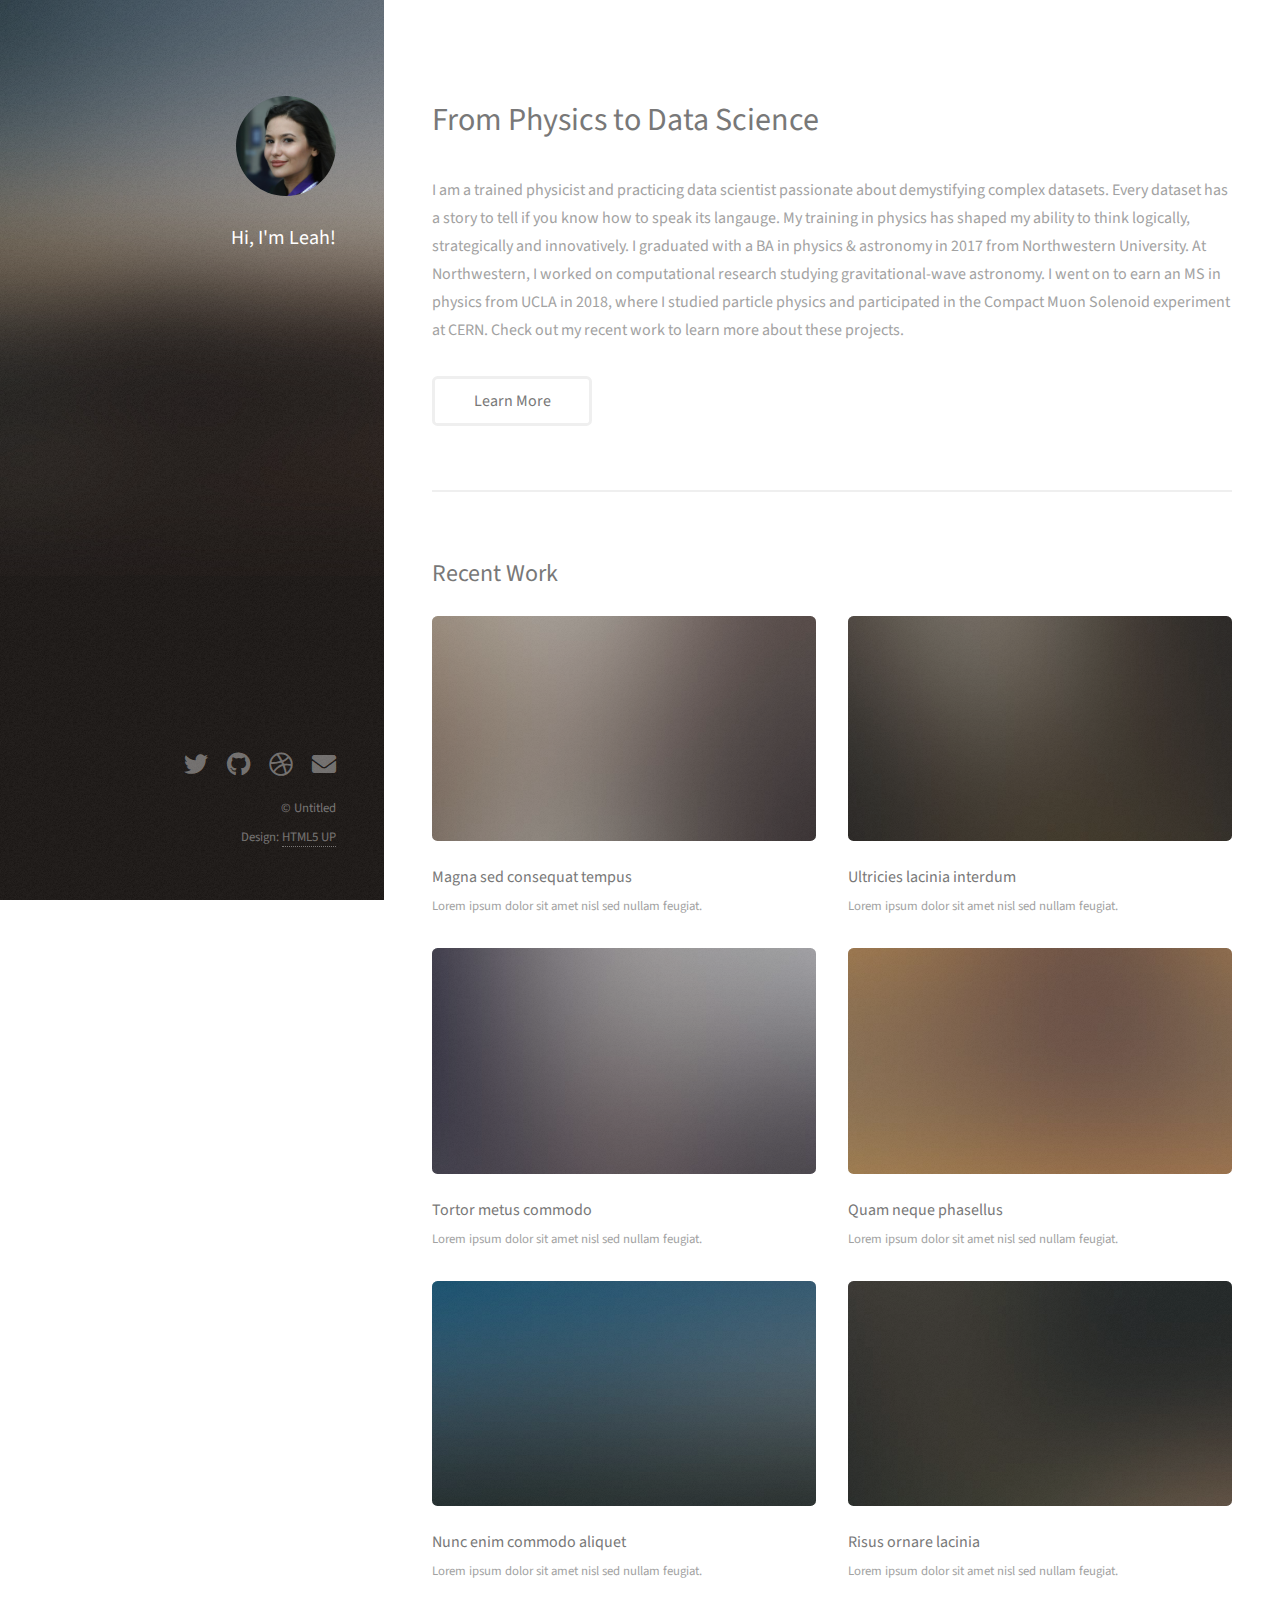
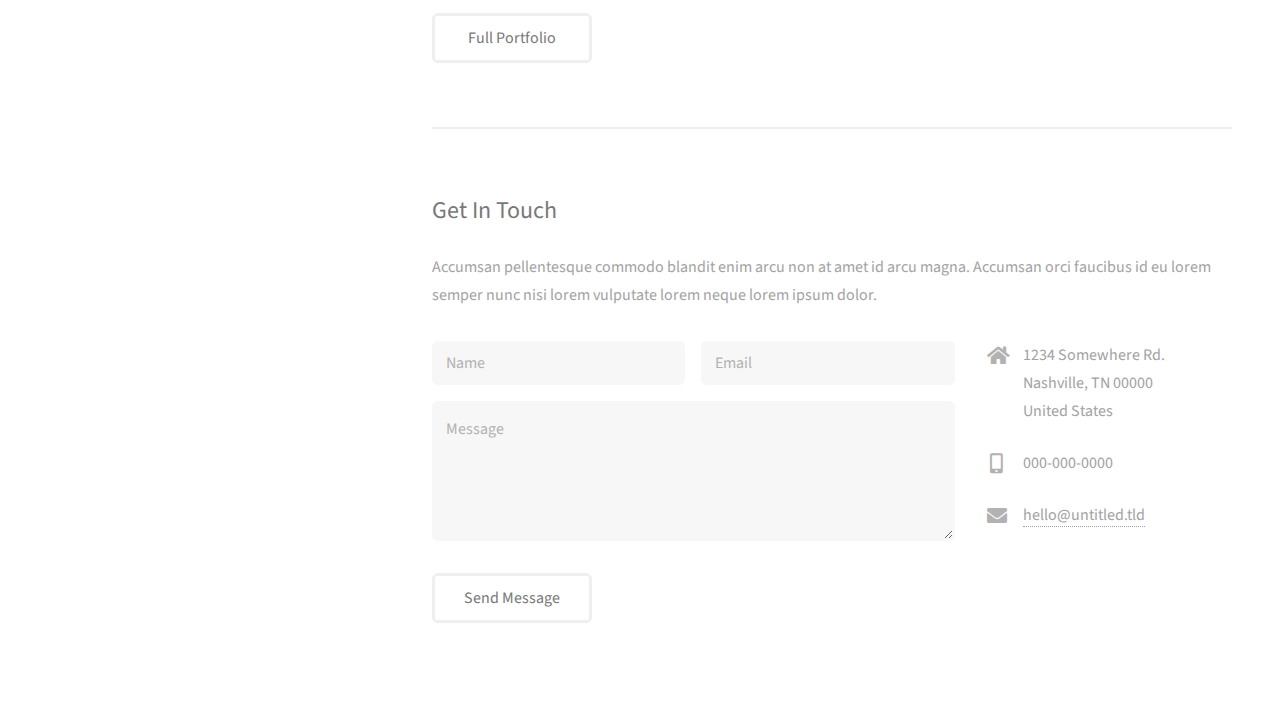
==== commit 2ce30cbc: "added pic" ====
--- a/index.html
+++ b/index.html
@@ -16,7 +16,7 @@
 		<!-- Header -->
 			<header id="header">
 				<div class="inner">
-					<a href="#" class="image avatar"><img src="images/avatar.jpg" alt="" /></a>
+					<a href="#" class="image avatar"><img src="images/leah_pic.jpg" alt="" /></a>
 					<h1><strong>Hi, I'm Leah!</strong><br>
 					</h1>
 				</div>
@@ -28,10 +28,10 @@
 				<!-- One -->
 					<section id="one">
 						<header class="major">
-							<h2>Former physicist turned data scientist<br />
+							<h2>From Physics to Data Science<br />
 							</h2>
 						</header>
-						<p>I am a skilled data scientist with a passion for analyzing data to answer a question in an objective way. Every dataset has a story to tell if you know how to speak its langauge. My training in physics has shaped my ability to think logically, strategically and innovatively. I graduated with a BA in physics & astronomy in 2017 from Northwestern University. At Northwestern, I worked on computational research studying gravitational-wave astronomy. I went on to earn an MS in physics from UCLA in 2018, where I studied particle physics and participated in the Compact Muon Solenoid experiment at CERN. Check out my recent work to hear more about these projects. 
+						<p>I am a trained physicist and practicing data scientist passionate about demystifying complex datasets. Every dataset has a story to tell if you know how to speak its langauge. My training in physics has shaped my ability to think logically, strategically and innovatively. I graduated with a BA in physics & astronomy in 2017 from Northwestern University. At Northwestern, I worked on computational research studying gravitational-wave astronomy. I went on to earn an MS in physics from UCLA in 2018, where I studied particle physics and participated in the Compact Muon Solenoid experiment at CERN. Check out my recent work to learn more about these projects. 
 						</p>
 						<ul class="actions">
 							<li><a href="#" class="button">Learn More</a></li>
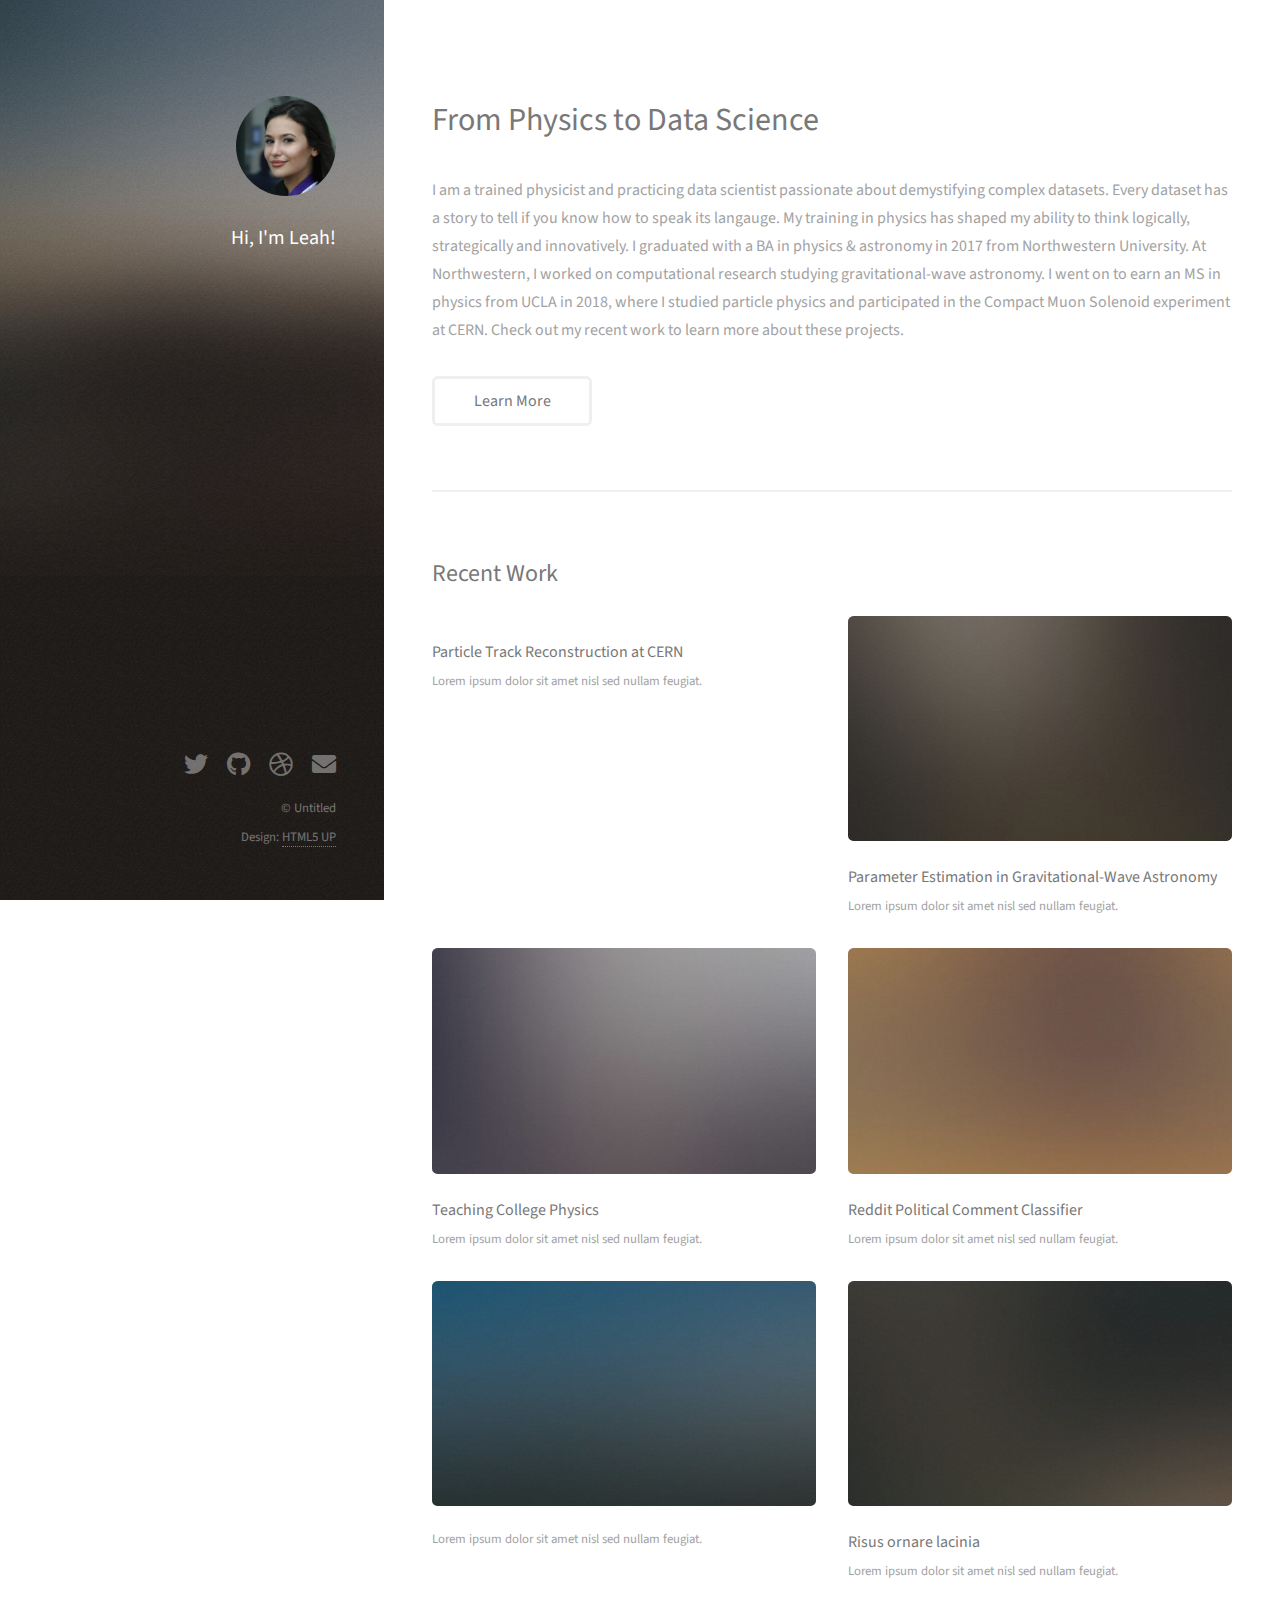
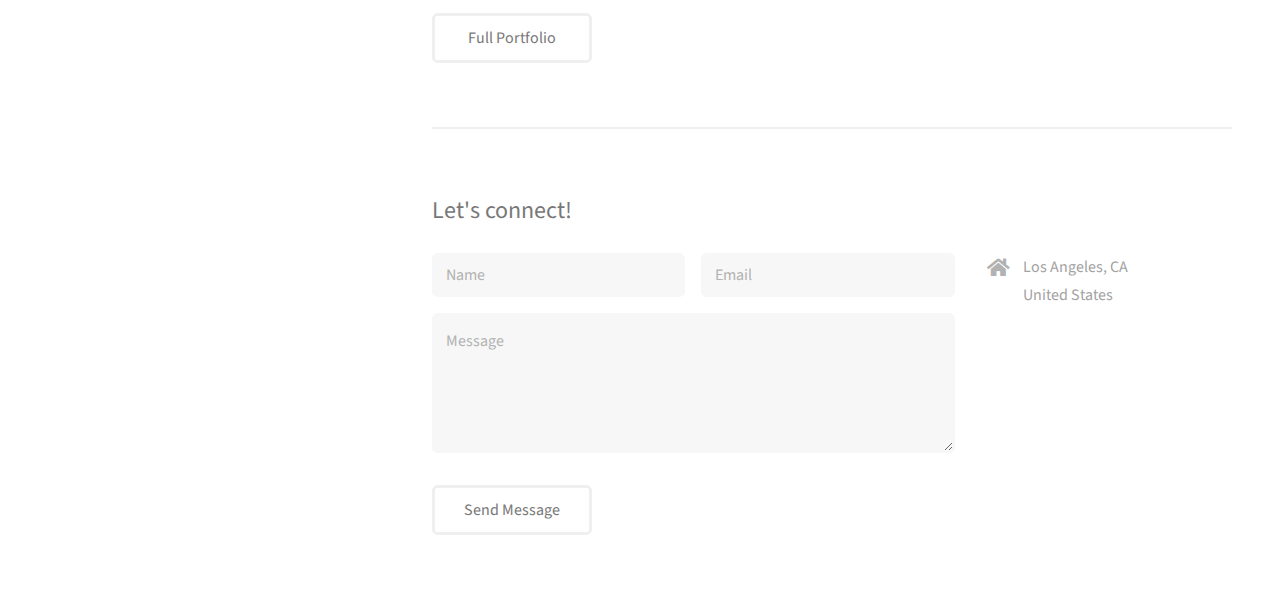
==== commit 6ff568e7: "recent work section" ====
--- a/index.html
+++ b/index.html
@@ -43,28 +43,28 @@
 						<h2>Recent Work</h2>
 						<div class="row">
 							<article class="col-6 col-12-xsmall work-item">
-								<a href="images/fulls/01.jpg" class="image fit thumb"><img src="images/thumbs/01.jpg" alt="" /></a>
-								<h3>Magna sed consequat tempus</h3>
+								<a href="images/cern.jpg" class="image fit thumb"><img src="images/cern.jpg" alt="" /></a>
+								<h3>Particle Track Reconstruction at CERN</h3>
 								<p>Lorem ipsum dolor sit amet nisl sed nullam feugiat.</p>
 							</article>
 							<article class="col-6 col-12-xsmall work-item">
 								<a href="images/fulls/02.jpg" class="image fit thumb"><img src="images/thumbs/02.jpg" alt="" /></a>
-								<h3>Ultricies lacinia interdum</h3>
+								<h3>Parameter Estimation in Gravitational-Wave Astronomy</h3>
 								<p>Lorem ipsum dolor sit amet nisl sed nullam feugiat.</p>
 							</article>
 							<article class="col-6 col-12-xsmall work-item">
 								<a href="images/fulls/03.jpg" class="image fit thumb"><img src="images/thumbs/03.jpg" alt="" /></a>
-								<h3>Tortor metus commodo</h3>
+								<h3>Teaching College Physics</h3>
 								<p>Lorem ipsum dolor sit amet nisl sed nullam feugiat.</p>
 							</article>
 							<article class="col-6 col-12-xsmall work-item">
 								<a href="images/fulls/04.jpg" class="image fit thumb"><img src="images/thumbs/04.jpg" alt="" /></a>
-								<h3>Quam neque phasellus</h3>
+								<h3>Reddit Political Comment Classifier</h3>
 								<p>Lorem ipsum dolor sit amet nisl sed nullam feugiat.</p>
 							</article>
 							<article class="col-6 col-12-xsmall work-item">
 								<a href="images/fulls/05.jpg" class="image fit thumb"><img src="images/thumbs/05.jpg" alt="" /></a>
-								<h3>Nunc enim commodo aliquet</h3>
+								<h3> </h3>
 								<p>Lorem ipsum dolor sit amet nisl sed nullam feugiat.</p>
 							</article>
 							<article class="col-6 col-12-xsmall work-item">
@@ -80,8 +80,7 @@
 
 				<!-- Three -->
 					<section id="three">
-						<h2>Get In Touch</h2>
-						<p>Accumsan pellentesque commodo blandit enim arcu non at amet id arcu magna. Accumsan orci faucibus id eu lorem semper nunc nisi lorem vulputate lorem neque lorem ipsum dolor.</p>
+						<h2>Let's connect!</h2>
 						<div class="row">
 							<div class="col-8 col-12-small">
 								<form method="post" action="#">
@@ -99,18 +98,11 @@
 								<ul class="labeled-icons">
 									<li>
 										<h3 class="icon solid fa-home"><span class="label">Address</span></h3>
-										1234 Somewhere Rd.<br />
-										Nashville, TN 00000<br />
+										Los Angeles, CA<br />
 										United States
 									</li>
-									<li>
-										<h3 class="icon solid fa-mobile-alt"><span class="label">Phone</span></h3>
-										000-000-0000
-									</li>
-									<li>
-										<h3 class="icon solid fa-envelope"><span class="label">Email</span></h3>
-										<a href="#">hello@untitled.tld</a>
-									</li>
+								
+
 								</ul>
 							</div>
 						</div>
@@ -460,4 +452,4 @@
 			<script src="assets/js/main.js"></script>
 
 	</body>
-</html>+</html>
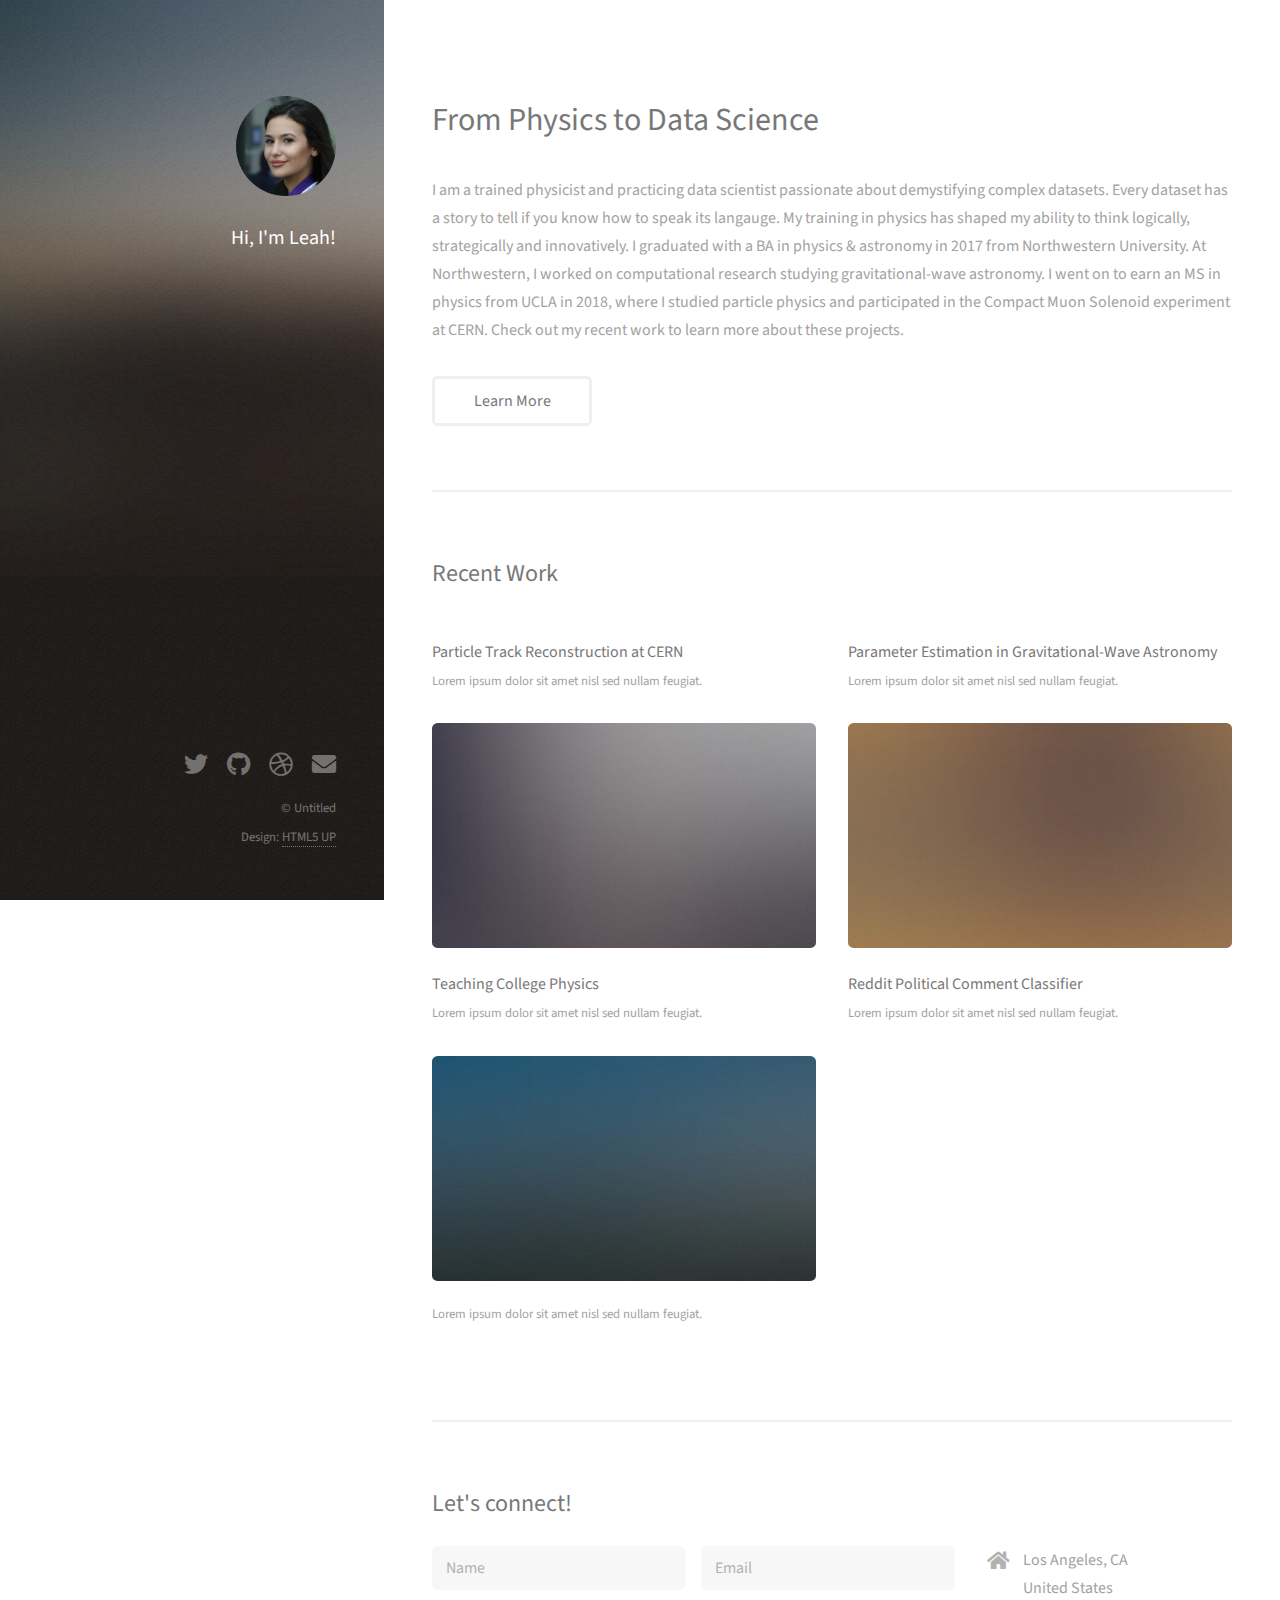
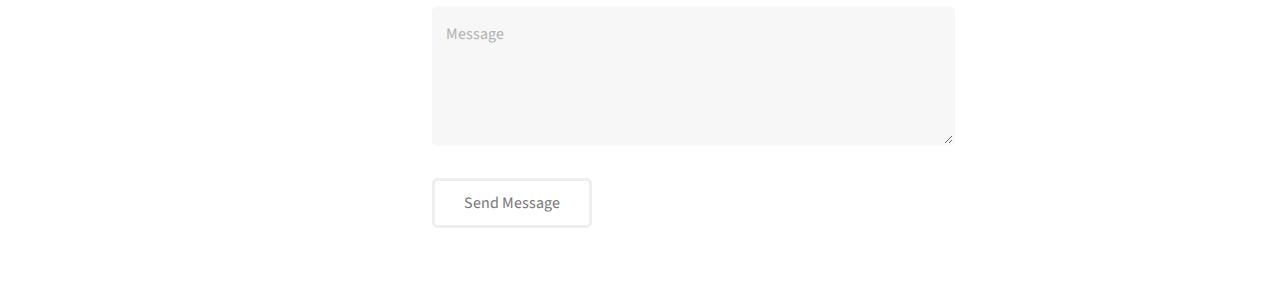
==== commit 9d944664: "recent work section" ====
--- a/index.html
+++ b/index.html
@@ -48,7 +48,7 @@
 								<p>Lorem ipsum dolor sit amet nisl sed nullam feugiat.</p>
 							</article>
 							<article class="col-6 col-12-xsmall work-item">
-								<a href="images/fulls/02.jpg" class="image fit thumb"><img src="images/thumbs/02.jpg" alt="" /></a>
+								<a href="images/gw.jpg" class="image fit thumb"><img src="images/gw.jpg" alt="" /></a>
 								<h3>Parameter Estimation in Gravitational-Wave Astronomy</h3>
 								<p>Lorem ipsum dolor sit amet nisl sed nullam feugiat.</p>
 							</article>
@@ -67,15 +67,7 @@
 								<h3> </h3>
 								<p>Lorem ipsum dolor sit amet nisl sed nullam feugiat.</p>
 							</article>
-							<article class="col-6 col-12-xsmall work-item">
-								<a href="images/fulls/06.jpg" class="image fit thumb"><img src="images/thumbs/06.jpg" alt="" /></a>
-								<h3>Risus ornare lacinia</h3>
-								<p>Lorem ipsum dolor sit amet nisl sed nullam feugiat.</p>
-							</article>
 						</div>
-						<ul class="actions">
-							<li><a href="#" class="button">Full Portfolio</a></li>
-						</ul>
 					</section>
 
 				<!-- Three -->
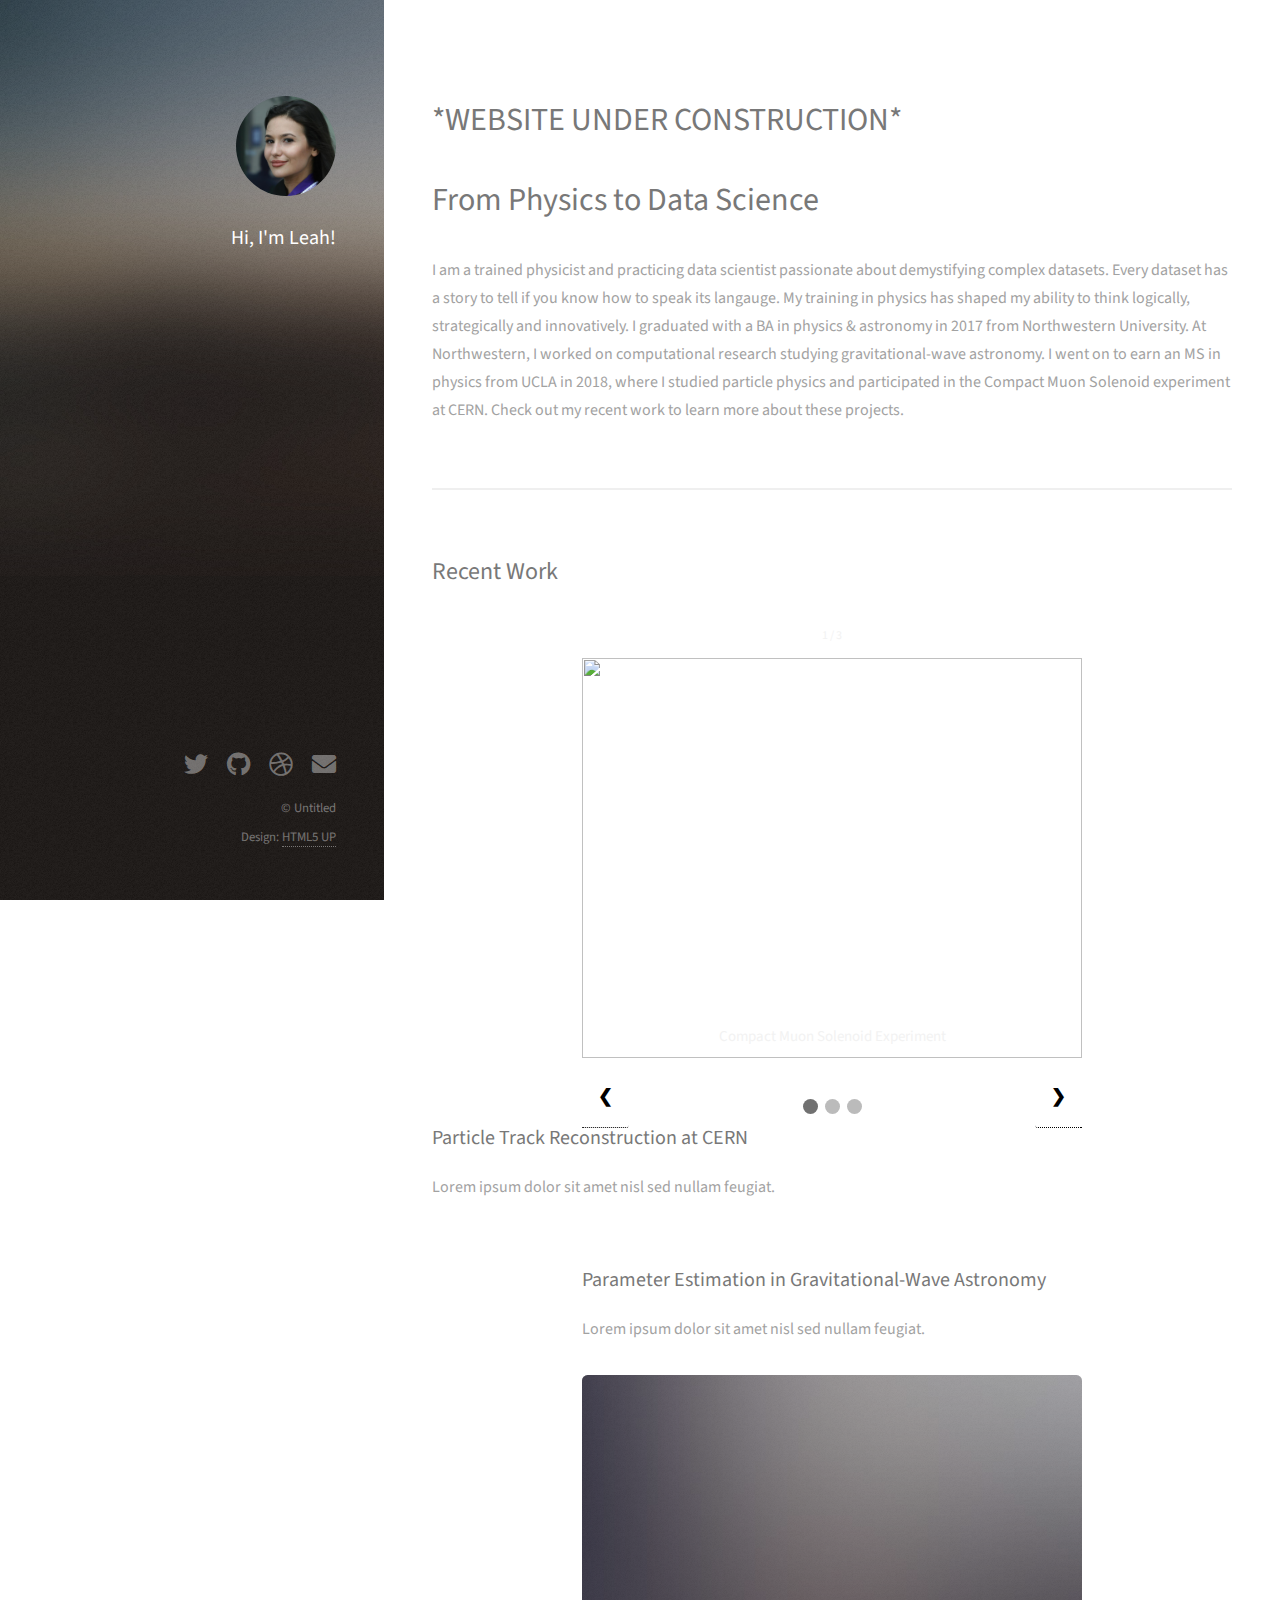
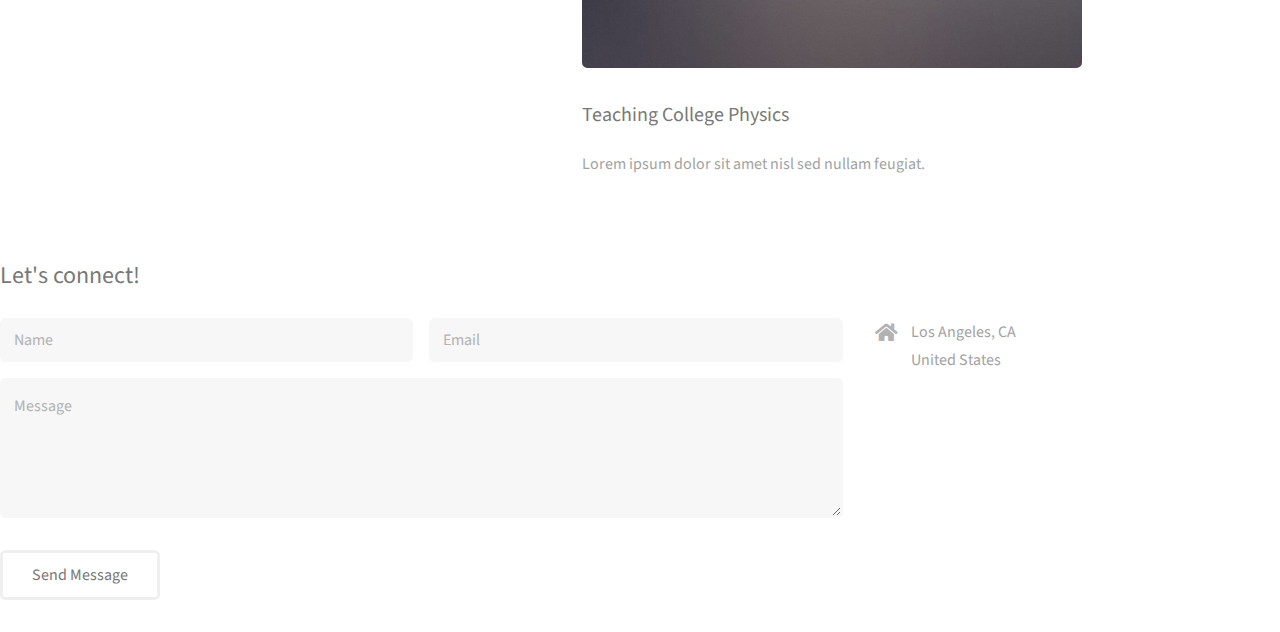
==== commit ba579ad2: "images slideshow working, now need to fix contact" ====
--- a/index.html
+++ b/index.html
@@ -28,45 +28,74 @@
 				<!-- One -->
 					<section id="one">
 						<header class="major">
+                            <h2> *WEBSITE UNDER CONSTRUCTION*</h2>
 							<h2>From Physics to Data Science<br />
 							</h2>
 						</header>
 						<p>I am a trained physicist and practicing data scientist passionate about demystifying complex datasets. Every dataset has a story to tell if you know how to speak its langauge. My training in physics has shaped my ability to think logically, strategically and innovatively. I graduated with a BA in physics & astronomy in 2017 from Northwestern University. At Northwestern, I worked on computational research studying gravitational-wave astronomy. I went on to earn an MS in physics from UCLA in 2018, where I studied particle physics and participated in the Compact Muon Solenoid experiment at CERN. Check out my recent work to learn more about these projects. 
 						</p>
-						<ul class="actions">
+<!--						<ul class="actions">
 							<li><a href="#" class="button">Learn More</a></li>
-						</ul>
+                                                </ul> 
+-->
 					</section>
 
 				<!-- Two -->
 					<section id="two">
 						<h2>Recent Work</h2>
-						<div class="row">
-							<article class="col-6 col-12-xsmall work-item">
-								<a href="images/cern.jpg" class="image fit thumb"><img src="images/cern.jpg" alt="" /></a>
-								<h3>Particle Track Reconstruction at CERN</h3>
-								<p>Lorem ipsum dolor sit amet nisl sed nullam feugiat.</p>
-							</article>
-							<article class="col-6 col-12-xsmall work-item">
-								<a href="images/gw.jpg" class="image fit thumb"><img src="images/gw.jpg" alt="" /></a>
+						<div class="scroll">
+                            <div class="slideshow-container"> 
+                            	
+                            	<div class="mySlides fade" style="text-align:center">
+    								<div class="numbertext">1 / 3</div>
+									<img src="images/cern.jpg" style="width:500px;height:400px">
+									<div class="text" style="text-align:center">Compact Muon Solenoid Experiment</div>
+								</div>
+
+								<div class="mySlides fade" style="text-align:center">
+    								<div class="numbertext">2 / 3</div>
+									<img src="images/bg.jpg" style="width:500px;height:400px">
+									<div class="text" style="text-align:center">testing this caption</div>
+								</div>
+
+								<div class="mySlides fade" style="text-align:center">
+    								<div class="numbertext">3 / 3</div>
+									<img src="images/fulls/04.jpg" style="width:500px;height:400px">
+									<div class="text" style="text-align:center">testing this caption</div>
+								</div>
+
+								<!-- Next and previous buttons -->
+  							<a class="prev" onclick="plusSlides(-1)">&#10094;</a>
+  							<a class="next" onclick="plusSlides(1)">&#10095;</a>
+						</div>
+						<br>
+
+						<!-- The dots/circles -->
+						<div style="text-align:center">
+						  <span class="dot" onclick="currentSlide(1)" align="center" margin="auto"></span> 
+						  <span class="dot" onclick="currentSlide(2)" align="center" margin="auto"></span> 
+						  <span class="dot" onclick="currentSlide(3)" align="center" margin="auto"></span> 
+						</div>
+                            
+                            <h3>Particle Track Reconstruction at CERN</h3>
+							<p>Lorem ipsum dolor sit amet nisl sed nullam feugiat.</p>
+                            </div>
+							<div class="slideshow-container">
+								<a href="images/gw.jpg" class="image fit thumb" longdesc="https://iopscience.iop.org/article/10.3847/1538-4357/834/2/154/pdf"><img src="images/gw_thumb.jpg" alt="" /></a>
 								<h3>Parameter Estimation in Gravitational-Wave Astronomy</h3>
 								<p>Lorem ipsum dolor sit amet nisl sed nullam feugiat.</p>
-							</article>
-							<article class="col-6 col-12-xsmall work-item">
+							</div>
+							<div class="slideshow-container">
 								<a href="images/fulls/03.jpg" class="image fit thumb"><img src="images/thumbs/03.jpg" alt="" /></a>
 								<h3>Teaching College Physics</h3>
 								<p>Lorem ipsum dolor sit amet nisl sed nullam feugiat.</p>
-							</article>
-							<article class="col-6 col-12-xsmall work-item">
+							</div>
+						<!--	<div class="slideshow-container">
 								<a href="images/fulls/04.jpg" class="image fit thumb"><img src="images/thumbs/04.jpg" alt="" /></a>
 								<h3>Reddit Political Comment Classifier</h3>
 								<p>Lorem ipsum dolor sit amet nisl sed nullam feugiat.</p>
 							</article>
-							<article class="col-6 col-12-xsmall work-item">
-								<a href="images/fulls/05.jpg" class="image fit thumb"><img src="images/thumbs/05.jpg" alt="" /></a>
-								<h3> </h3>
-								<p>Lorem ipsum dolor sit amet nisl sed nullam feugiat.</p>
-							</article>
+						-->	
 						</div>
 					</section>
 
@@ -100,323 +129,6 @@
 						</div>
 					</section>
 
-				<!-- Four -->
-				<!--
-					<section id="four">
-						<h2>Elements</h2>
-
-						<section>
-							<h4>Text</h4>
-							<p>This is <b>bold</b> and this is <strong>strong</strong>. This is <i>italic</i> and this is <em>emphasized</em>.
-							This is <sup>superscript</sup> text and this is <sub>subscript</sub> text.
-							This is <u>underlined</u> and this is code: <code>for (;;) { ... }</code>. Finally, <a href="#">this is a link</a>.</p>
-							<hr />
-							<header>
-								<h4>Heading with a Subtitle</h4>
-								<p>Lorem ipsum dolor sit amet nullam id egestas urna aliquam</p>
-							</header>
-							<p>Nunc lacinia ante nunc ac lobortis. Interdum adipiscing gravida odio porttitor sem non mi integer non faucibus ornare mi ut ante amet placerat aliquet. Volutpat eu sed ante lacinia sapien lorem accumsan varius montes viverra nibh in adipiscing blandit tempus accumsan.</p>
-							<header>
-								<h5>Heading with a Subtitle</h5>
-								<p>Lorem ipsum dolor sit amet nullam id egestas urna aliquam</p>
-							</header>
-							<p>Nunc lacinia ante nunc ac lobortis. Interdum adipiscing gravida odio porttitor sem non mi integer non faucibus ornare mi ut ante amet placerat aliquet. Volutpat eu sed ante lacinia sapien lorem accumsan varius montes viverra nibh in adipiscing blandit tempus accumsan.</p>
-							<hr />
-							<h2>Heading Level 2</h2>
-							<h3>Heading Level 3</h3>
-							<h4>Heading Level 4</h4>
-							<h5>Heading Level 5</h5>
-							<h6>Heading Level 6</h6>
-							<hr />
-							<h5>Blockquote</h5>
-							<blockquote>Fringilla nisl. Donec accumsan interdum nisi, quis tincidunt felis sagittis eget tempus euismod. Vestibulum ante ipsum primis in faucibus vestibulum. Blandit adipiscing eu felis iaculis volutpat ac adipiscing accumsan faucibus. Vestibulum ante ipsum primis in faucibus lorem ipsum dolor sit amet nullam adipiscing eu felis.</blockquote>
-							<h5>Preformatted</h5>
-							<pre><code>i = 0;
-
-while (!deck.isInOrder()) {
-print 'Iteration ' + i;
-deck.shuffle();
-i++;
-}
-
-print 'It took ' + i + ' iterations to sort the deck.';</code></pre>
-						</section>
-
-						<section>
-							<h4>Lists</h4>
-							<div class="row">
-								<div class="col-6 col-12-xsmall">
-									<h5>Unordered</h5>
-									<ul>
-										<li>Dolor pulvinar etiam magna etiam.</li>
-										<li>Sagittis adipiscing lorem eleifend.</li>
-										<li>Felis enim feugiat dolore viverra.</li>
-									</ul>
-									<h5>Alternate</h5>
-									<ul class="alt">
-										<li>Dolor pulvinar etiam magna etiam.</li>
-										<li>Sagittis adipiscing lorem eleifend.</li>
-										<li>Felis enim feugiat dolore viverra.</li>
-									</ul>
-								</div>
-								<div class="col-6 col-12-xsmall">
-									<h5>Ordered</h5>
-									<ol>
-										<li>Dolor pulvinar etiam magna etiam.</li>
-										<li>Etiam vel felis at lorem sed viverra.</li>
-										<li>Felis enim feugiat dolore viverra.</li>
-										<li>Dolor pulvinar etiam magna etiam.</li>
-										<li>Etiam vel felis at lorem sed viverra.</li>
-										<li>Felis enim feugiat dolore viverra.</li>
-									</ol>
-									<h5>Icons</h5>
-									<ul class="icons">
-										<li><a href="#" class="icon brands fa-twitter"><span class="label">Twitter</span></a></li>
-										<li><a href="#" class="icon brands fa-facebook-f"><span class="label">Facebook</span></a></li>
-										<li><a href="#" class="icon brands fa-instagram"><span class="label">Instagram</span></a></li>
-										<li><a href="#" class="icon brands fa-github"><span class="label">Github</span></a></li>
-										<li><a href="#" class="icon brands fa-dribbble"><span class="label">Dribbble</span></a></li>
-										<li><a href="#" class="icon brands fa-tumblr"><span class="label">Tumblr</span></a></li>
-									</ul>
-								</div>
-							</div>
-							<h5>Actions</h5>
-							<ul class="actions">
-								<li><a href="#" class="button primary">Default</a></li>
-								<li><a href="#" class="button">Default</a></li>
-							</ul>
-							<ul class="actions small">
-								<li><a href="#" class="button primary small">Small</a></li>
-								<li><a href="#" class="button small">Small</a></li>
-							</ul>
-							<div class="row">
-								<div class="col-6 col-12-small">
-									<ul class="actions stacked">
-										<li><a href="#" class="button primary">Default</a></li>
-										<li><a href="#" class="button">Default</a></li>
-									</ul>
-								</div>
-								<div class="col-6 col-12-small">
-									<ul class="actions stacked">
-										<li><a href="#" class="button primary small">Small</a></li>
-										<li><a href="#" class="button small">Small</a></li>
-									</ul>
-								</div>
-								<div class="col-6 col-12-small">
-									<ul class="actions stacked">
-										<li><a href="#" class="button primary fit">Default</a></li>
-										<li><a href="#" class="button fit">Default</a></li>
-									</ul>
-								</div>
-								<div class="col-6 col-12-small">
-									<ul class="actions stacked">
-										<li><a href="#" class="button primary small fit">Small</a></li>
-										<li><a href="#" class="button small fit">Small</a></li>
-									</ul>
-								</div>
-							</div>
-						</section>
-
-						<section>
-							<h4>Table</h4>
-							<h5>Default</h5>
-							<div class="table-wrapper">
-								<table>
-									<thead>
-										<tr>
-											<th>Name</th>
-											<th>Description</th>
-											<th>Price</th>
-										</tr>
-									</thead>
-									<tbody>
-										<tr>
-											<td>Item One</td>
-											<td>Ante turpis integer aliquet porttitor.</td>
-											<td>29.99</td>
-										</tr>
-										<tr>
-											<td>Item Two</td>
-											<td>Vis ac commodo adipiscing arcu aliquet.</td>
-											<td>19.99</td>
-										</tr>
-										<tr>
-											<td>Item Three</td>
-											<td> Morbi faucibus arcu accumsan lorem.</td>
-											<td>29.99</td>
-										</tr>
-										<tr>
-											<td>Item Four</td>
-											<td>Vitae integer tempus condimentum.</td>
-											<td>19.99</td>
-										</tr>
-										<tr>
-											<td>Item Five</td>
-											<td>Ante turpis integer aliquet porttitor.</td>
-											<td>29.99</td>
-										</tr>
-									</tbody>
-									<tfoot>
-										<tr>
-											<td colspan="2"></td>
-											<td>100.00</td>
-										</tr>
-									</tfoot>
-								</table>
-							</div>
-
-							<h5>Alternate</h5>
-							<div class="table-wrapper">
-								<table class="alt">
-									<thead>
-										<tr>
-											<th>Name</th>
-											<th>Description</th>
-											<th>Price</th>
-										</tr>
-									</thead>
-									<tbody>
-										<tr>
-											<td>Item One</td>
-											<td>Ante turpis integer aliquet porttitor.</td>
-											<td>29.99</td>
-										</tr>
-										<tr>
-											<td>Item Two</td>
-											<td>Vis ac commodo adipiscing arcu aliquet.</td>
-											<td>19.99</td>
-										</tr>
-										<tr>
-											<td>Item Three</td>
-											<td> Morbi faucibus arcu accumsan lorem.</td>
-											<td>29.99</td>
-										</tr>
-										<tr>
-											<td>Item Four</td>
-											<td>Vitae integer tempus condimentum.</td>
-											<td>19.99</td>
-										</tr>
-										<tr>
-											<td>Item Five</td>
-											<td>Ante turpis integer aliquet porttitor.</td>
-											<td>29.99</td>
-										</tr>
-									</tbody>
-									<tfoot>
-										<tr>
-											<td colspan="2"></td>
-											<td>100.00</td>
-										</tr>
-									</tfoot>
-								</table>
-							</div>
-						</section>
-
-						<section>
-							<h4>Buttons</h4>
-							<ul class="actions">
-								<li><a href="#" class="button primary">Primary</a></li>
-								<li><a href="#" class="button">Default</a></li>
-							</ul>
-							<ul class="actions">
-								<li><a href="#" class="button large">Large</a></li>
-								<li><a href="#" class="button">Default</a></li>
-								<li><a href="#" class="button small">Small</a></li>
-							</ul>
-							<ul class="actions fit">
-								<li><a href="#" class="button primary fit">Fit</a></li>
-								<li><a href="#" class="button fit">Fit</a></li>
-							</ul>
-							<ul class="actions fit small">
-								<li><a href="#" class="button primary fit small">Fit + Small</a></li>
-								<li><a href="#" class="button fit small">Fit + Small</a></li>
-							</ul>
-							<ul class="actions">
-								<li><a href="#" class="button primary icon solid fa-download">Icon</a></li>
-								<li><a href="#" class="button icon solid fa-download">Icon</a></li>
-							</ul>
-							<ul class="actions">
-								<li><span class="button primary disabled">Primary</span></li>
-								<li><span class="button disabled">Default</span></li>
-							</ul>
-						</section>
-
-						<section>
-							<h4>Form</h4>
-							<form method="post" action="#">
-								<div class="row gtr-uniform gtr-50">
-									<div class="col-6 col-12-xsmall">
-										<input type="text" name="demo-name" id="demo-name" value="" placeholder="Name" />
-									</div>
-									<div class="col-6 col-12-xsmall">
-										<input type="email" name="demo-email" id="demo-email" value="" placeholder="Email" />
-									</div>
-									<div class="col-12">
-										<select name="demo-category" id="demo-category">
-											<option value="">- Category -</option>
-											<option value="1">Manufacturing</option>
-											<option value="1">Shipping</option>
-											<option value="1">Administration</option>
-											<option value="1">Human Resources</option>
-										</select>
-									</div>
-									<div class="col-4 col-12-small">
-										<input type="radio" id="demo-priority-low" name="demo-priority" checked>
-										<label for="demo-priority-low">Low Priority</label>
-									</div>
-									<div class="col-4 col-12-small">
-										<input type="radio" id="demo-priority-normal" name="demo-priority">
-										<label for="demo-priority-normal">Normal Priority</label>
-									</div>
-									<div class="col-4 col-12-small">
-										<input type="radio" id="demo-priority-high" name="demo-priority">
-										<label for="demo-priority-high">High Priority</label>
-									</div>
-									<div class="col-6 col-12-small">
-										<input type="checkbox" id="demo-copy" name="demo-copy">
-										<label for="demo-copy">Email me a copy of this message</label>
-									</div>
-									<div class="col-6 col-12-small">
-										<input type="checkbox" id="demo-human" name="demo-human" checked>
-										<label for="demo-human">I am a human and not a robot</label>
-									</div>
-									<div class="col-12">
-										<textarea name="demo-message" id="demo-message" placeholder="Enter your message" rows="6"></textarea>
-									</div>
-									<div class="col-12">
-										<ul class="actions">
-											<li><input type="submit" value="Send Message" class="primary" /></li>
-											<li><input type="reset" value="Reset" /></li>
-										</ul>
-									</div>
-								</div>
-							</form>
-						</section>
-
-						<section>
-							<h4>Image</h4>
-							<h5>Fit</h5>
-							<div class="box alt">
-								<div class="row gtr-50 gtr-uniform">
-									<div class="col-12"><span class="image fit"><img src="images/fulls/05.jpg" alt="" /></span></div>
-									<div class="col-4"><span class="image fit"><img src="images/thumbs/01.jpg" alt="" /></span></div>
-									<div class="col-4"><span class="image fit"><img src="images/thumbs/02.jpg" alt="" /></span></div>
-									<div class="col-4"><span class="image fit"><img src="images/thumbs/03.jpg" alt="" /></span></div>
-									<div class="col-4"><span class="image fit"><img src="images/thumbs/04.jpg" alt="" /></span></div>
-									<div class="col-4"><span class="image fit"><img src="images/thumbs/05.jpg" alt="" /></span></div>
-									<div class="col-4"><span class="image fit"><img src="images/thumbs/06.jpg" alt="" /></span></div>
-									<div class="col-4"><span class="image fit"><img src="images/thumbs/03.jpg" alt="" /></span></div>
-									<div class="col-4"><span class="image fit"><img src="images/thumbs/02.jpg" alt="" /></span></div>
-									<div class="col-4"><span class="image fit"><img src="images/thumbs/01.jpg" alt="" /></span></div>
-								</div>
-							</div>
-							<h5>Left &amp; Right</h5>
-							<p><span class="image left"><img src="images/avatar.jpg" alt="" /></span>Fringilla nisl. Donec accumsan interdum nisi, quis tincidunt felis sagittis eget. tempus euismod. Vestibulum ante ipsum primis in faucibus vestibulum. Blandit adipiscing eu felis iaculis volutpat ac adipiscing accumsan eu faucibus. Integer ac pellentesque praesent tincidunt felis sagittis eget. tempus euismod. Vestibulum ante ipsum primis in faucibus vestibulum. Blandit adipiscing eu felis iaculis volutpat ac adipiscing accumsan eu faucibus. Integer ac pellentesque praesent. Donec accumsan interdum nisi, quis tincidunt felis sagittis eget. tempus euismod. Vestibulum ante ipsum primis in faucibus vestibulum. Blandit adipiscing eu felis iaculis volutpat ac adipiscing accumsan eu faucibus. Integer ac pellentesque praesent tincidunt felis sagittis eget. tempus euismod. Vestibulum ante ipsum primis in faucibus vestibulum. Blandit adipiscing eu felis iaculis volutpat ac adipiscing accumsan eu faucibus. Integer ac pellentesque praesent.</p>
-							<p><span class="image right"><img src="images/avatar.jpg" alt="" /></span>Fringilla nisl. Donec accumsan interdum nisi, quis tincidunt felis sagittis eget. tempus euismod. Vestibulum ante ipsum primis in faucibus vestibulum. Blandit adipiscing eu felis iaculis volutpat ac adipiscing accumsan eu faucibus. Integer ac pellentesque praesent tincidunt felis sagittis eget. tempus euismod. Vestibulum ante ipsum primis in faucibus vestibulum. Blandit adipiscing eu felis iaculis volutpat ac adipiscing accumsan eu faucibus. Integer ac pellentesque praesent. Donec accumsan interdum nisi, quis tincidunt felis sagittis eget. tempus euismod. Vestibulum ante ipsum primis in faucibus vestibulum. Blandit adipiscing eu felis iaculis volutpat ac adipiscing accumsan eu faucibus. Integer ac pellentesque praesent tincidunt felis sagittis eget. tempus euismod. Vestibulum ante ipsum primis in faucibus vestibulum. Blandit adipiscing eu felis iaculis volutpat ac adipiscing accumsan eu faucibus. Integer ac pellentesque praesent.</p>
-						</section>
-
-					</section>
-				-->
 
 			</div>
 
@@ -442,6 +154,7 @@
 			<script src="assets/js/breakpoints.min.js"></script>
 			<script src="assets/js/util.js"></script>
 			<script src="assets/js/main.js"></script>
+			<script src="assets/js/slideshow.js"></script>
 
 	</body>
 </html>
--- a/assets/css/main.css
+++ b/assets/css/main.css
@@ -3218,4 +3218,106 @@
 				padding-left: 0;
 			}
 
-	}+	}
+
+/* Slideshow */
+	
+	* {box-sizing:border-box}
+
+	/* Slideshow container */
+	.slideshow-container {
+	  max-width: 500px;
+	  position: relative;
+	  margin: auto;
+	}
+
+	/* Hide the images by default */
+	.mySlides {
+	  display: none;
+	}
+
+	/* Next & previous buttons */
+	.prev, .next {
+	  cursor: pointer;
+	  position: absolute;
+	  /*top: 50%;
+	  */
+	  width: auto;
+	  margin: auto;
+	  /*
+	  margin-top: -22px;
+	  margin-right: -15px;
+	  */ /*margin-left: 500px; */
+	  padding: 16px;
+	  color: black;
+	  font-weight: bold;
+	  font-size: 18px;
+	  transition: 0.6s ease;
+	  border-radius: 0 3px 3px 0;
+	  user-select: none;
+	}
+
+	/* Position the "next button" to the right */
+	.next {
+	  right: 0;
+	  border-radius: 3px 0 0 3px;
+	}
+
+	/* On hover, add a black background color with a little bit see-through */
+	.prev:hover, .next:hover {
+	  background-color: rgba(0,0,0,0.8);
+	}
+
+	/* Caption text */
+	.text {
+	  color: #f2f2f2;
+	  font-size: 15px;
+	  padding: 8px 12px;
+	  position: absolute;
+	  bottom: 8px;
+	  width: 100%;
+	  text-align: center;
+	}
+
+	/* Number text (1/3 etc) */
+	.numbertext {
+	  color: #f2f2f2;
+	  font-size: 12px;
+	  padding: 8px 12px;
+	  position: relative;
+	  top: 0;
+	}
+
+	/* The dots/bullets/indicators */
+	.dot {
+	  cursor: pointer;
+	  height: 15px;
+	  width: 15px;
+	  margin: 0 2px;
+	  background-color: #bbb;
+	  border-radius: 50%;
+	  display: inline-block;
+	  transition: background-color 0.6s ease;
+	}
+
+	.active, .dot:hover {
+	  background-color: #717171;
+	}
+
+	/* Fading animation */
+	.fade {
+	  -webkit-animation-name: fade;
+	  -webkit-animation-duration: 1.5s;
+	  animation-name: fade;
+	  animation-duration: 1.5s;
+	}
+
+	@-webkit-keyframes fade {
+	  from {opacity: .4} 
+	  to {opacity: 1}
+	}
+
+	@keyframes fade {
+	  from {opacity: .4} 
+	  to {opacity: 1}
+	}
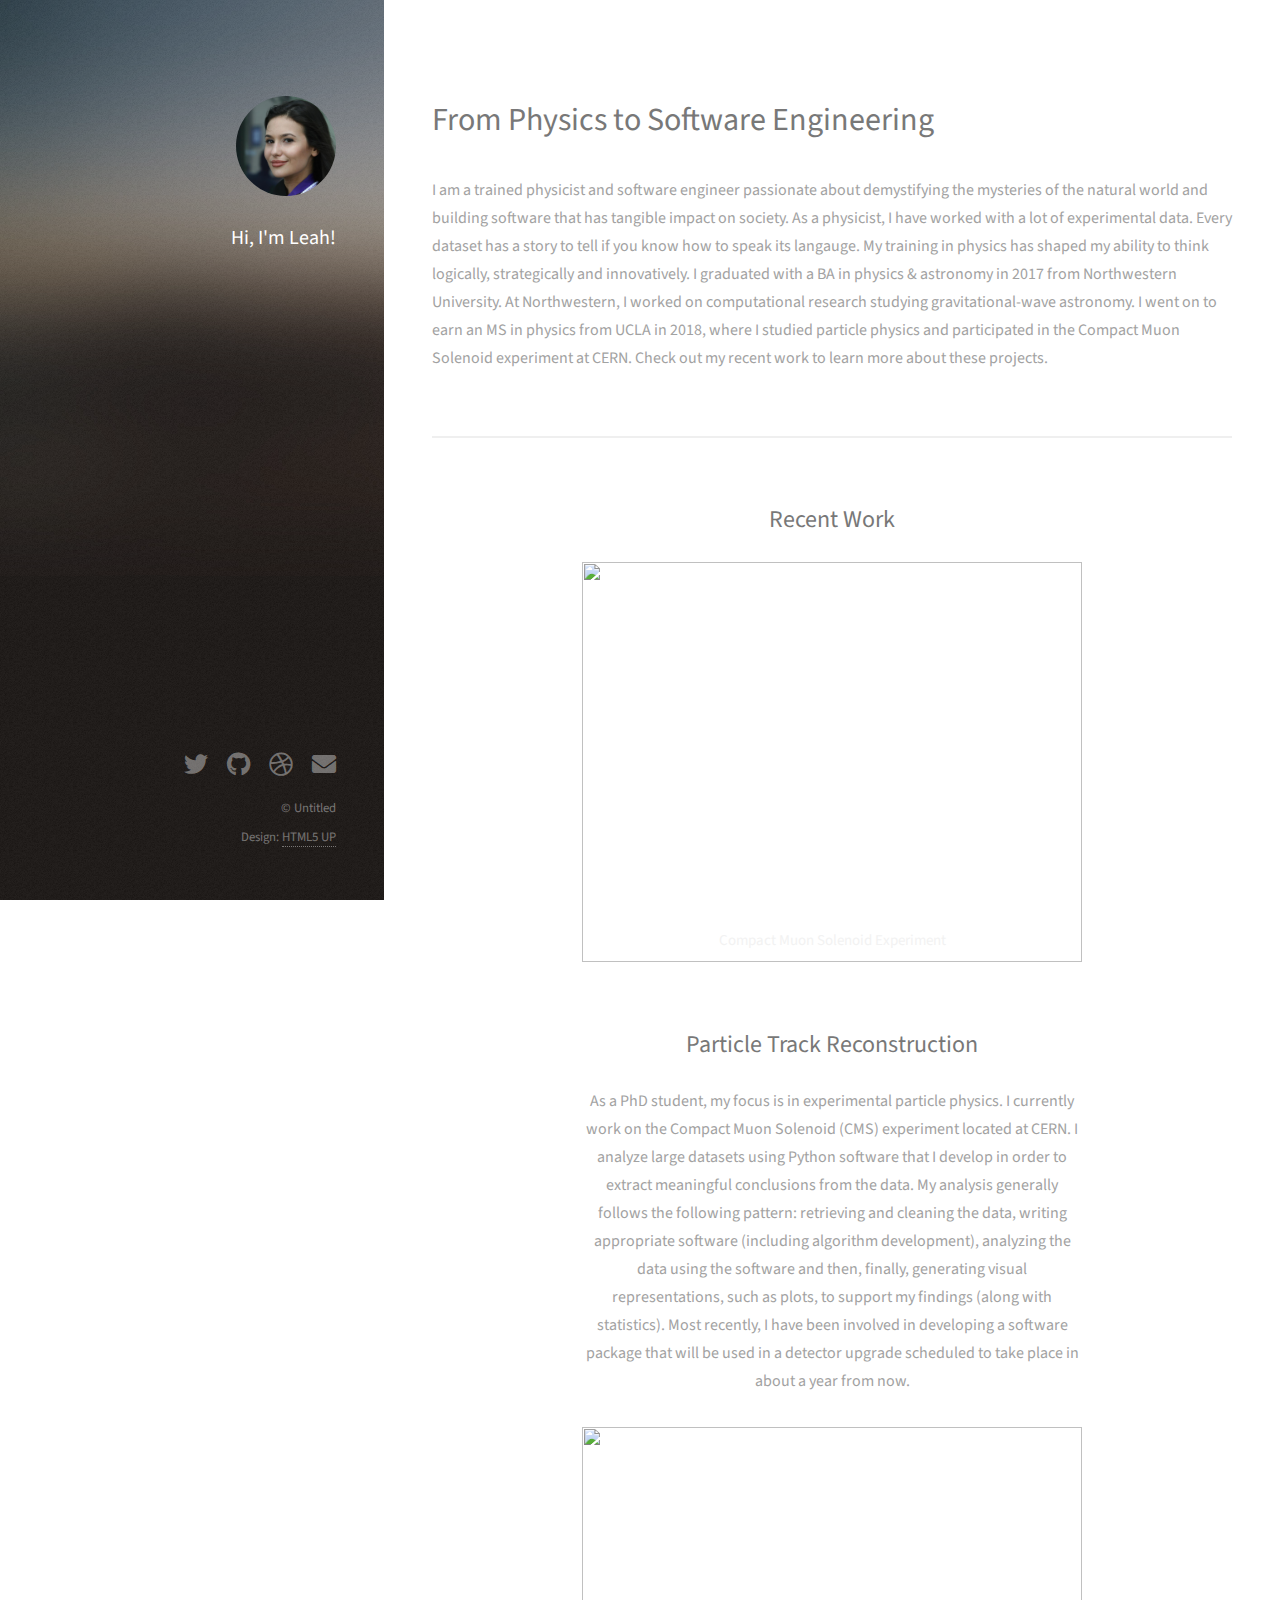
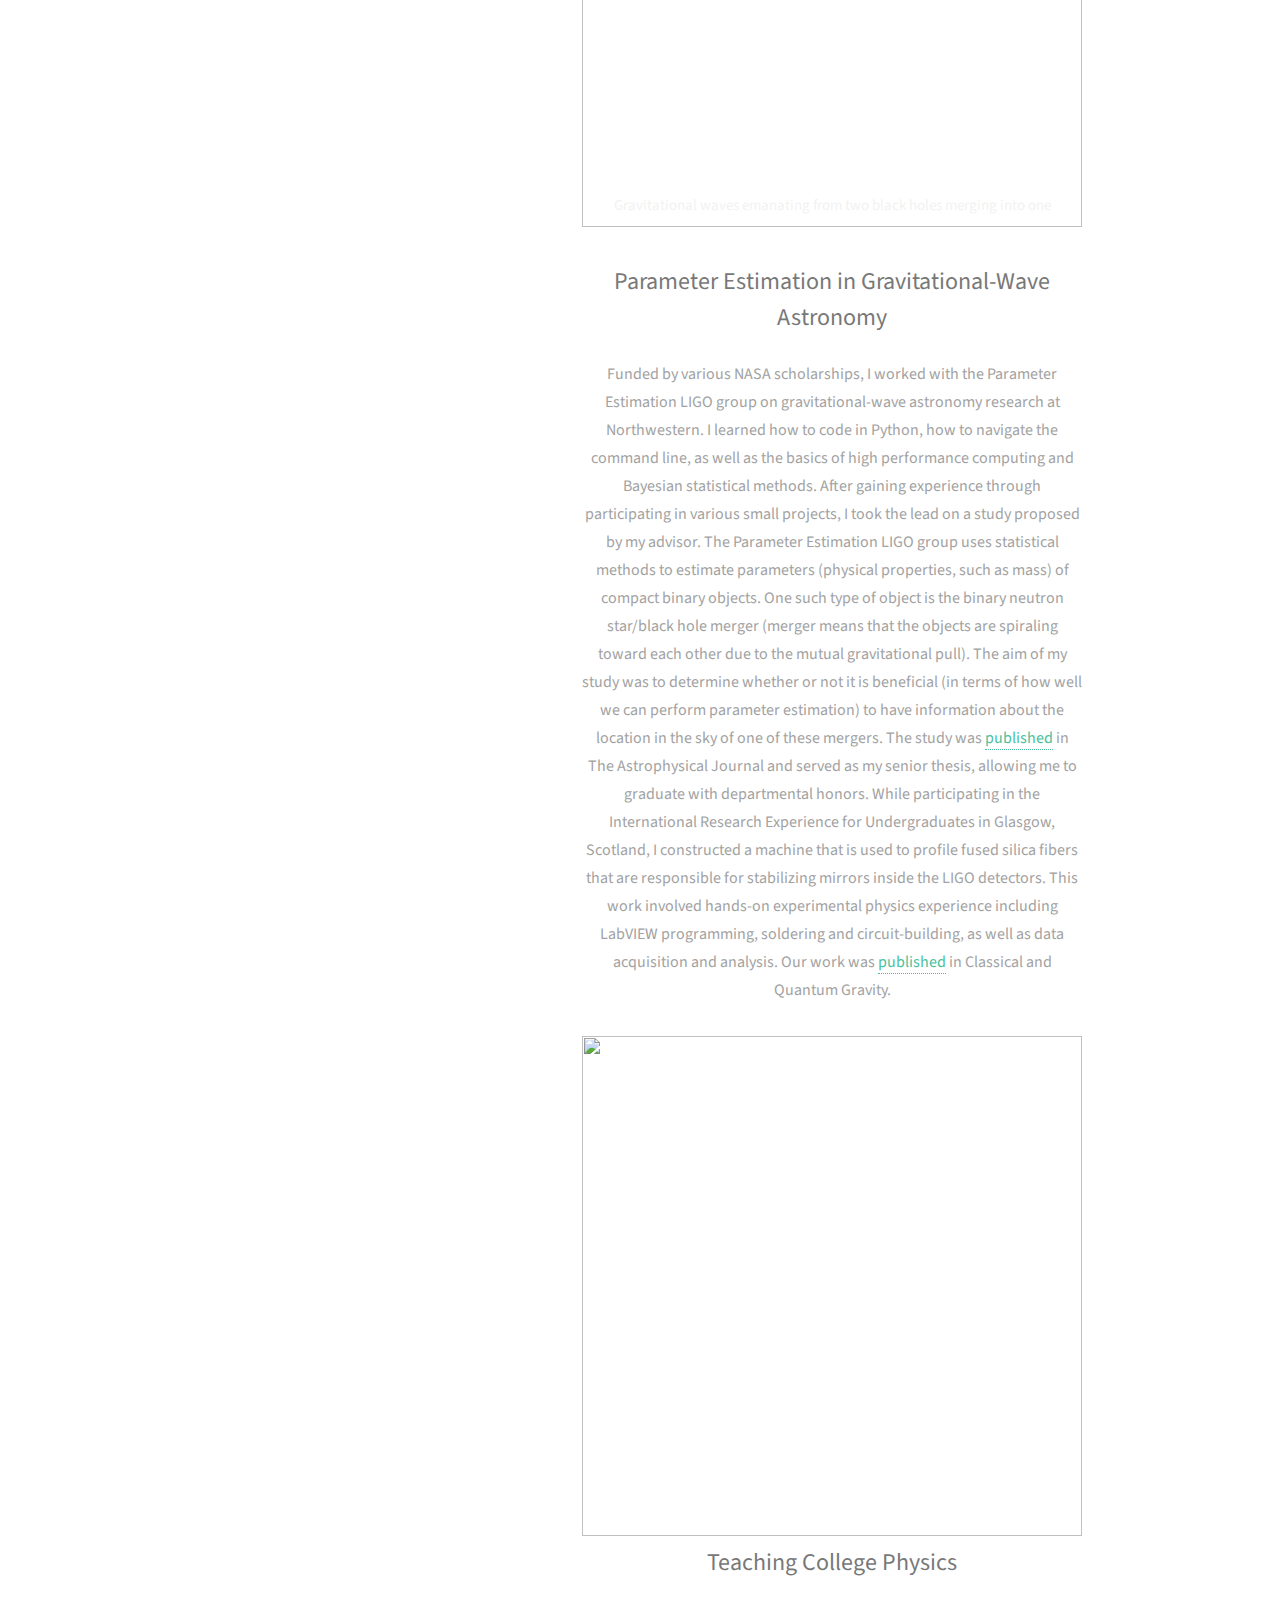
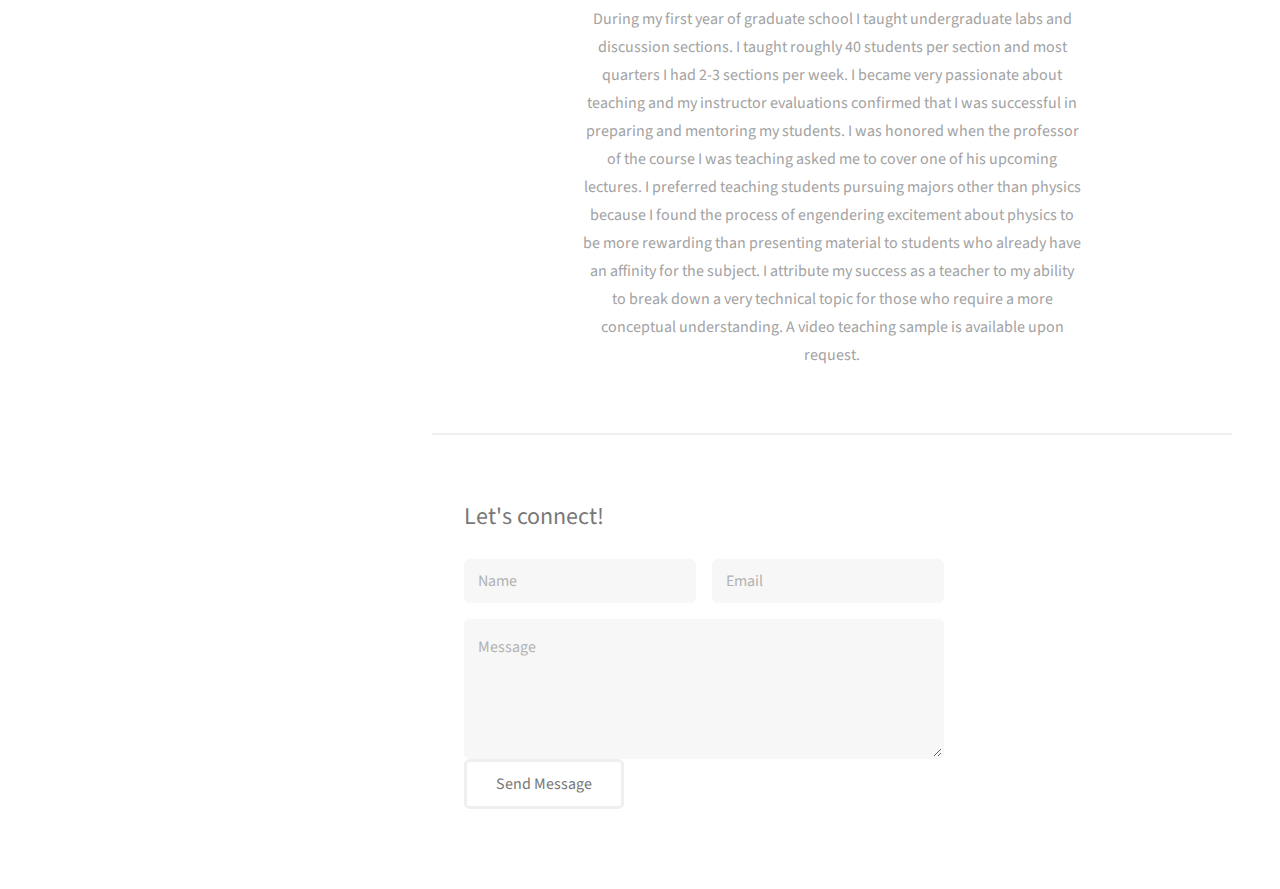
==== commit d3438342: "changed bio from ds to sw" ====
--- a/index.html
+++ b/index.html
@@ -28,11 +28,11 @@
 				<!-- One -->
 					<section id="one">
 						<header class="major">
-                            <h2> *WEBSITE UNDER CONSTRUCTION*</h2>
-							<h2>From Physics to Data Science<br />
+                        <!--    <h2> *WEBSITE UNDER CONSTRUCTION*</h2> -->
+							<h2>From Physics to Software Engineering<br />
 							</h2>
 						</header>
-						<p>I am a trained physicist and practicing data scientist passionate about demystifying complex datasets. Every dataset has a story to tell if you know how to speak its langauge. My training in physics has shaped my ability to think logically, strategically and innovatively. I graduated with a BA in physics & astronomy in 2017 from Northwestern University. At Northwestern, I worked on computational research studying gravitational-wave astronomy. I went on to earn an MS in physics from UCLA in 2018, where I studied particle physics and participated in the Compact Muon Solenoid experiment at CERN. Check out my recent work to learn more about these projects. 
+						<p>I am a trained physicist and software engineer passionate about demystifying the mysteries of the natural world and building software that has tangible impact on society. As a physicist, I have worked with a lot of experimental data. Every dataset has a story to tell if you know how to speak its langauge. My training in physics has shaped my ability to think logically, strategically and innovatively. I graduated with a BA in physics & astronomy in 2017 from Northwestern University. At Northwestern, I worked on computational research studying gravitational-wave astronomy. I went on to earn an MS in physics from UCLA in 2018, where I studied particle physics and participated in the Compact Muon Solenoid experiment at CERN. Check out my recent work to learn more about these projects. 
 						</p>
 <!--						<ul class="actions">
 							<li><a href="#" class="button">Learn More</a></li>
@@ -42,91 +42,135 @@
 
 				<!-- Two -->
 					<section id="two">
+						<center>
 						<h2>Recent Work</h2>
-						<div class="scroll">
+					<!--
                             <div class="slideshow-container"> 
-                            	
-                            	<div class="mySlides fade" style="text-align:center">
-    								<div class="numbertext">1 / 3</div>
-									<img src="images/cern.jpg" style="width:500px;height:400px">
+                    -->        	
+                            	<div class="slideshow-container">
+    								<!-- <div class="numbertext">1 / 2</div> -->
+									<img src="images/cern.jpg" style="width:500px;height:400px" align="center">
 									<div class="text" style="text-align:center">Compact Muon Solenoid Experiment</div>
 								</div>
-
-								<div class="mySlides fade" style="text-align:center">
-    								<div class="numbertext">2 / 3</div>
+					<!--
+
+								<div class="mySlides1 fade">
+    								<div class="numbertext">1 / 2</div>
 									<img src="images/bg.jpg" style="width:500px;height:400px">
-									<div class="text" style="text-align:center">testing this caption</div>
-								</div>
-
-								<div class="mySlides fade" style="text-align:center">
-    								<div class="numbertext">3 / 3</div>
-									<img src="images/fulls/04.jpg" style="width:500px;height:400px">
-									<div class="text" style="text-align:center">testing this caption</div>
-								</div>
-
-								<!-- Next and previous buttons -->
-  							<a class="prev" onclick="plusSlides(-1)">&#10094;</a>
+									<div class="text" style="text-align:center">*Diagram coming soon*</div>
+								</div>
+
+
+							</div> 
+					-->
+					
+
+							<!-- Next and previous buttons 
+
+						<div style="align:center">
+							<a class="prev" onclick="plusSlides(-1)">&#10094;</a>
   							<a class="next" onclick="plusSlides(1)">&#10095;</a>
-						</div>
+  						</div>
+						-->
 						<br>
 
-						<!-- The dots/circles -->
+						<!-- The dots/circles 
 						<div style="text-align:center">
 						  <span class="dot" onclick="currentSlide(1)" align="center" margin="auto"></span> 
 						  <span class="dot" onclick="currentSlide(2)" align="center" margin="auto"></span> 
 						  <span class="dot" onclick="currentSlide(3)" align="center" margin="auto"></span> 
 						</div>
-                            
-                            <h3>Particle Track Reconstruction at CERN</h3>
-							<p>Lorem ipsum dolor sit amet nisl sed nullam feugiat.</p>
-                            </div>
-							<div class="slideshow-container">
-								<a href="images/gw.jpg" class="image fit thumb" longdesc="https://iopscience.iop.org/article/10.3847/1538-4357/834/2/154/pdf"><img src="images/gw_thumb.jpg" alt="" /></a>
-								<h3>Parameter Estimation in Gravitational-Wave Astronomy</h3>
-								<p>Lorem ipsum dolor sit amet nisl sed nullam feugiat.</p>
-							</div>
-							<div class="slideshow-container">
-								<a href="images/fulls/03.jpg" class="image fit thumb"><img src="images/thumbs/03.jpg" alt="" /></a>
-								<h3>Teaching College Physics</h3>
-								<p>Lorem ipsum dolor sit amet nisl sed nullam feugiat.</p>
-							</div>
-						<!--	<div class="slideshow-container">
-								<a href="images/fulls/04.jpg" class="image fit thumb"><img src="images/thumbs/04.jpg" alt="" /></a>
-								<h3>Reddit Political Comment Classifier</h3>
-								<p>Lorem ipsum dolor sit amet nisl sed nullam feugiat.</p>
-							</article>
-						-->	
-						</div>
+                        -->
+                        <br>
+
+                        <div class="slideshow-container">
+                       
+                        <h2 class="headertekst" >Particle Track Reconstruction</h2>
+							<p>As a PhD student, my focus is in experimental particle physics. I currently work on the Compact Muon Solenoid (CMS) experiment located at CERN. I analyze large datasets using Python software that I develop in order to extract meaningful conclusions from the data. My analysis generally follows the following pattern: retrieving and cleaning the data, writing appropriate software (including algorithm development), analyzing the data using the software and then, finally, generating visual representations, such as plots, to support my findings (along with statistics). Most recently, I have been involved in developing a software package that will be used in a detector upgrade scheduled to take place in about a year from now. </p>
+						
+						</div>
+                        
+						
+						<div>
+						<!--<div class="slideshow-container">-->
+							<!--	<div class="mySlides2 fade"> -->
+								<div class="slideshow-container">
+    							<!--	<div class="numbertext">1 / 2</div> -->
+									<img src="images/gw.jpg" style="width:500px;height:400px" align="center">
+									<div class="text" style="text-align:center">Gravitational waves emanating from two black holes merging into one</div>
+								</div>
+
+								<!-- <div class="mySlides2 fade"> 
+								<div class="image">
+    								<div class="numbertext">2 / 2</div> 
+									<img src="images/bg.jpg" style="width:500px;height:400px">
+									<div class="text" style="text-align:center">*Paper highlights coming soon*</div>
+								</div>
+							-->
+
+							
+						</div>
+						
+						
+
+						<!-- Next and previous buttons
+
+						<div style="align:center">
+							<a class="prev" onclick="plusSlides(-1)">&#10094;</a>
+  							<a class="next" onclick="plusSlides(1)">&#10095;</a>
+  						</div>
+						-->
+						<br>
+
+						<!-- The dots/circles 
+						<div style="text-align:center">
+						  <span class="dot" onclick="currentSlide(1)" align="center" margin="auto"></span> 
+						  <span class="dot" onclick="currentSlide(2)" align="center" margin="auto"></span> 
+						  <span class="dot" onclick="currentSlide(3)" align="center" margin="auto"></span> 
+						</div>
+                        -->
+                        
+
+
+						<div class="slideshow-container">
+							<h2 class="headertekst">Parameter Estimation in Gravitational-Wave Astronomy</h2>
+							<p>Funded by various NASA scholarships, I worked with the Parameter Estimation LIGO group on gravitational-wave astronomy research at Northwestern. I learned how to code in Python, how to navigate the command line, as well as the basics of high performance computing and Bayesian statistical methods. After gaining experience through participating in various small projects, I took the lead on a study proposed by my advisor. The Parameter Estimation LIGO group uses statistical methods to estimate parameters (physical properties, such as mass) of compact binary objects. One such type of object is the binary neutron star/black hole merger (merger means that the objects are spiraling toward each other due to the mutual gravitational pull). The aim of my study was to determine whether or not it is beneficial (in terms of how well we can perform parameter estimation) to have information about the location in the sky of one of these mergers. The study was <a href="https://iopscience.iop.org/article/10.3847/1538-4357/834/2/154">published</a> in The Astrophysical Journal and served as my senior thesis, allowing me to graduate with departmental honors.  While participating in the International Research Experience for Undergraduates in Glasgow, Scotland, I constructed a machine that is used to profile fused silica fibers that are responsible for stabilizing mirrors inside the LIGO detectors. This work involved hands-on experimental physics experience including LabVIEW programming, soldering and circuit-building, as well as data acquisition and analysis. Our work was <a href="https://www.researchgate.net/publication/326025484_Development_of_a_pulling_machine_to_produce_micron_diameter_fused_silica_fibres_for_use_in_prototype_advanced_gravitational_wave_detectors">published</a> in Classical and Quantum Gravity.</p>
+						</div>
+
+
+
+						<div class="slideshow-container">
+							<img src="images/review.png" style="width:500px;height:500px", align="center"/></a>
+							<h2 class="headertekst">Teaching College Physics</h2>
+							<p>During my first year of graduate school I taught undergraduate labs and discussion sections. I taught roughly 40 students per section and most quarters I had 2-3 sections per week. I became very passionate about teaching and my instructor evaluations confirmed that I was successful in preparing and mentoring my students. I was honored when the professor of the course I was teaching asked me to cover one of his upcoming lectures. I preferred teaching students pursuing majors other than physics because I found the process of engendering excitement about physics to be more rewarding than presenting material to students who already have an affinity for the subject. I attribute my success as a teacher to my ability to break down a very technical topic for those who require a more conceptual understanding. A video teaching sample is available upon request.</p>
+						</div>
+						
+					</center>
 					</section>
 
 				<!-- Three -->
 					<section id="three">
+						<div class="container" style="align:center">
 						<h2>Let's connect!</h2>
-						<div class="row">
-							<div class="col-8 col-12-small">
-								<form method="post" action="#">
-									<div class="row gtr-uniform gtr-50">
-										<div class="col-6 col-12-xsmall"><input type="text" name="name" id="name" placeholder="Name" /></div>
-										<div class="col-6 col-12-xsmall"><input type="email" name="email" id="email" placeholder="Email" /></div>
-										<div class="col-12"><textarea name="message" id="message" placeholder="Message" rows="4"></textarea></div>
-									</div>
-								</form>
-								<ul class="actions">
-									<li><input type="submit" value="Send Message" /></li>
-								</ul>
-							</div>
-							<div class="col-4 col-12-small">
-								<ul class="labeled-icons">
-									<li>
-										<h3 class="icon solid fa-home"><span class="label">Address</span></h3>
-										Los Angeles, CA<br />
-										United States
-									</li>
-								
-
-								</ul>
-							</div>
-						</div>
+							<div class="row">
+								<div class="col-8 col-12-small">
+
+									<form action="https://formspree.io/leahmperri@gmail.com" method="post">
+										<div class="row gtr-uniform gtr-50">
+											<div class="col-6 col-12-xsmall"><input type="text" name="name" id="name" placeholder="Name" /></div>
+										
+											<div class="col-6 col-12-xsmall"><input type="email" name="_replyto" id="email" placeholder="Email" /></div>
+											<div class="col-12"><textarea name="message" id="message" placeholder="Message" rows="4"></textarea></div>
+										</div>
+									
+
+									<input type="submit" value="Send Message" />
+									</form>
+									
+								</div>
+
+						</div>
+					</div>
 					</section>
 
 
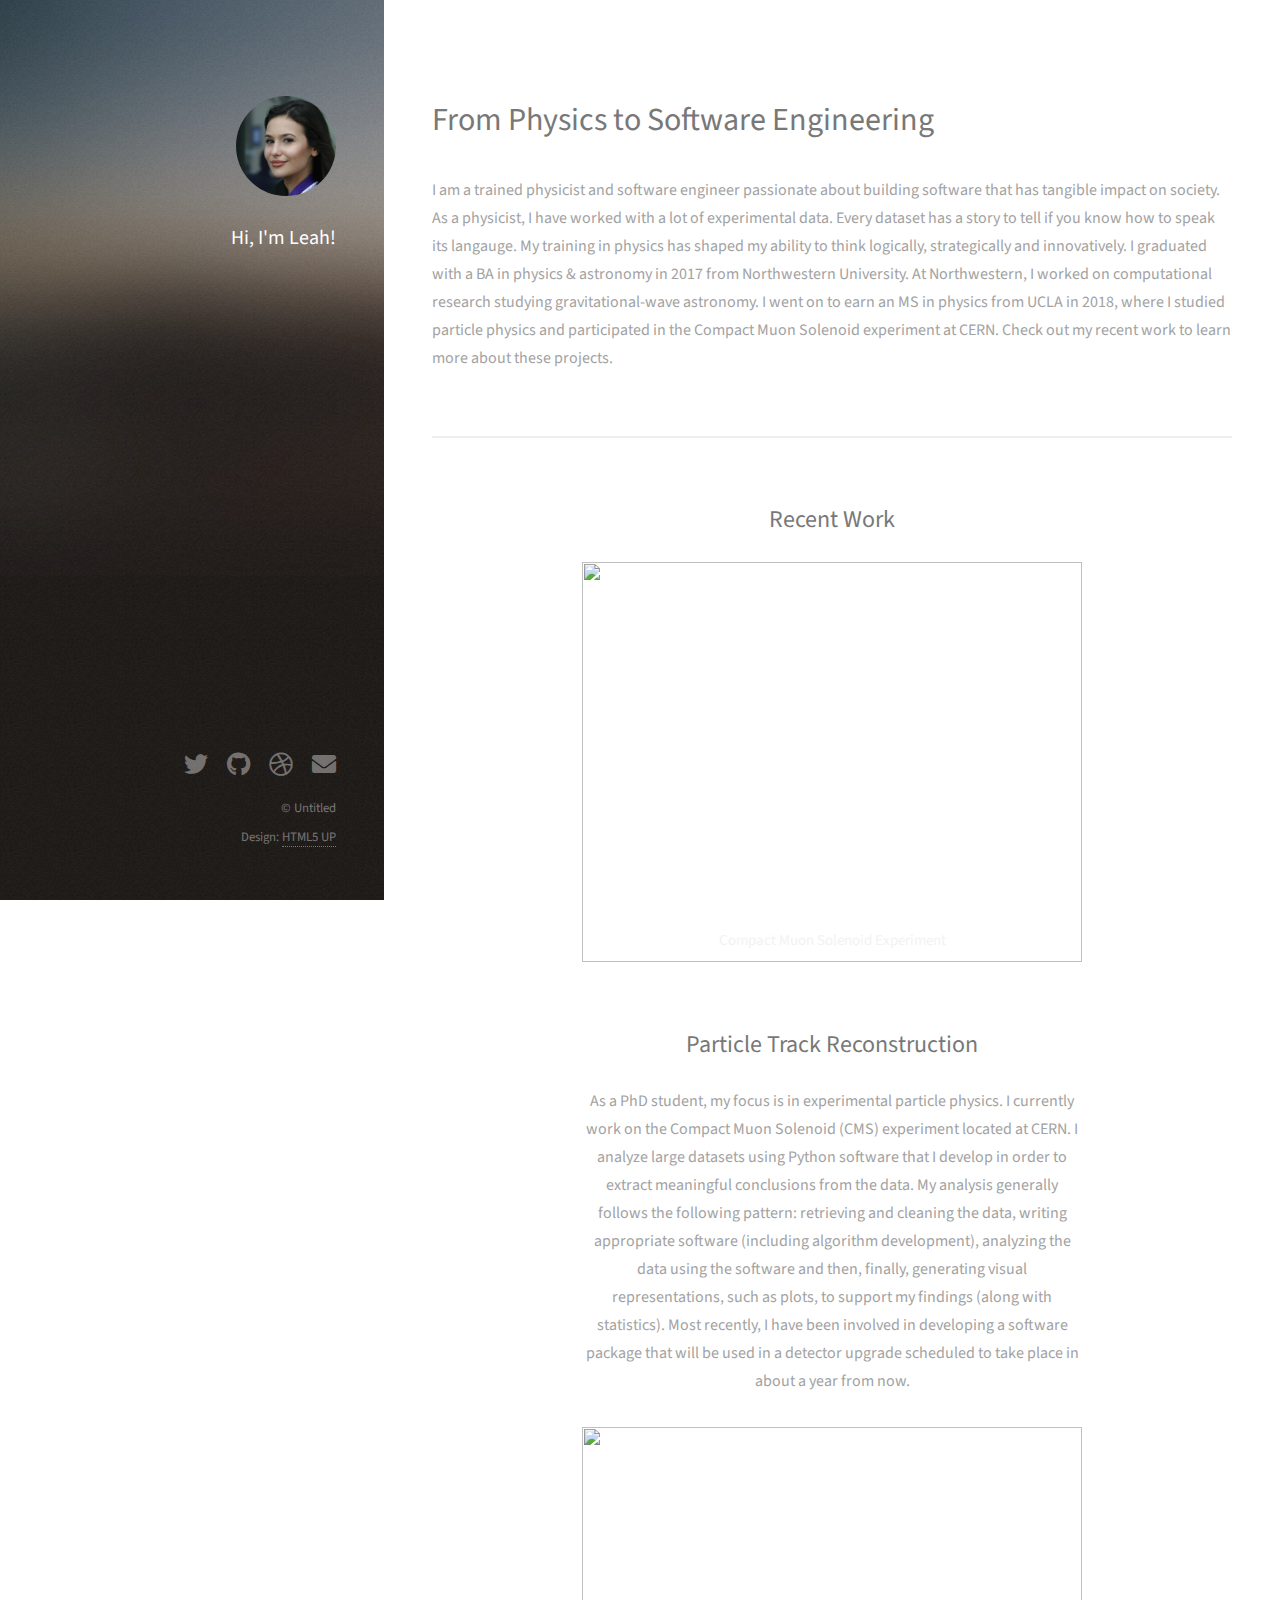
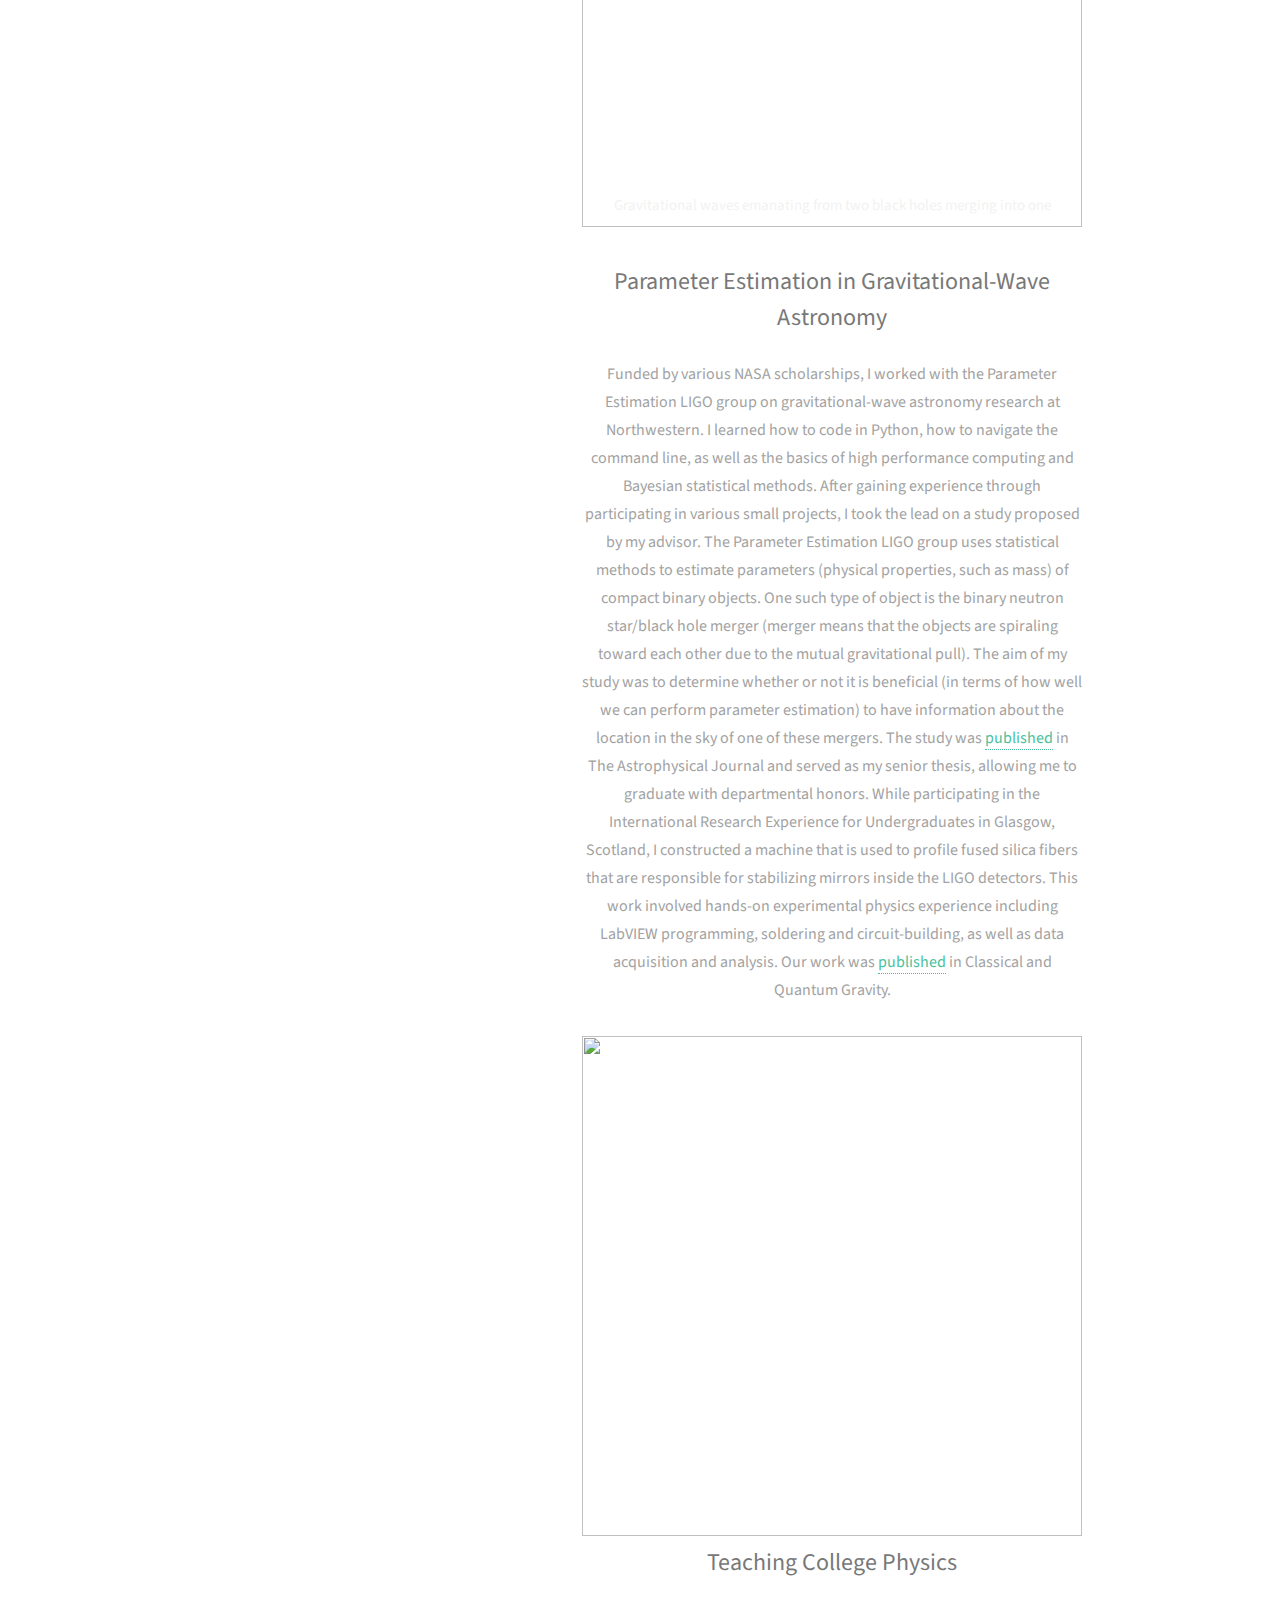
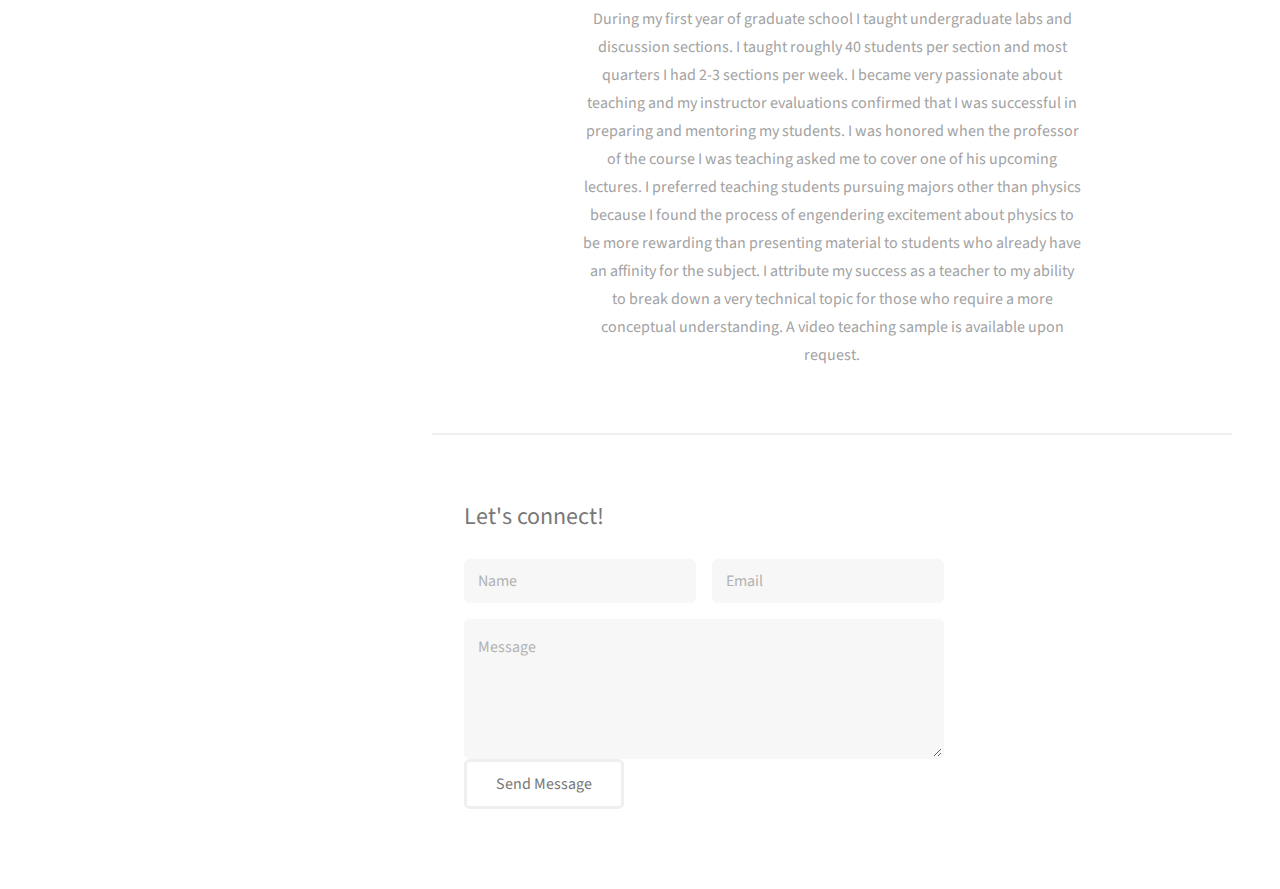
==== commit a261137f: "changed bio from ds to sw" ====
--- a/index.html
+++ b/index.html
@@ -32,7 +32,7 @@
 							<h2>From Physics to Software Engineering<br />
 							</h2>
 						</header>
-						<p>I am a trained physicist and software engineer passionate about demystifying the mysteries of the natural world and building software that has tangible impact on society. As a physicist, I have worked with a lot of experimental data. Every dataset has a story to tell if you know how to speak its langauge. My training in physics has shaped my ability to think logically, strategically and innovatively. I graduated with a BA in physics & astronomy in 2017 from Northwestern University. At Northwestern, I worked on computational research studying gravitational-wave astronomy. I went on to earn an MS in physics from UCLA in 2018, where I studied particle physics and participated in the Compact Muon Solenoid experiment at CERN. Check out my recent work to learn more about these projects. 
+						<p>I am a trained physicist and software engineer passionate about building software that has tangible impact on society. As a physicist, I have worked with a lot of experimental data. Every dataset has a story to tell if you know how to speak its langauge. My training in physics has shaped my ability to think logically, strategically and innovatively. I graduated with a BA in physics & astronomy in 2017 from Northwestern University. At Northwestern, I worked on computational research studying gravitational-wave astronomy. I went on to earn an MS in physics from UCLA in 2018, where I studied particle physics and participated in the Compact Muon Solenoid experiment at CERN. Check out my recent work to learn more about these projects. 
 						</p>
 <!--						<ul class="actions">
 							<li><a href="#" class="button">Learn More</a></li>
